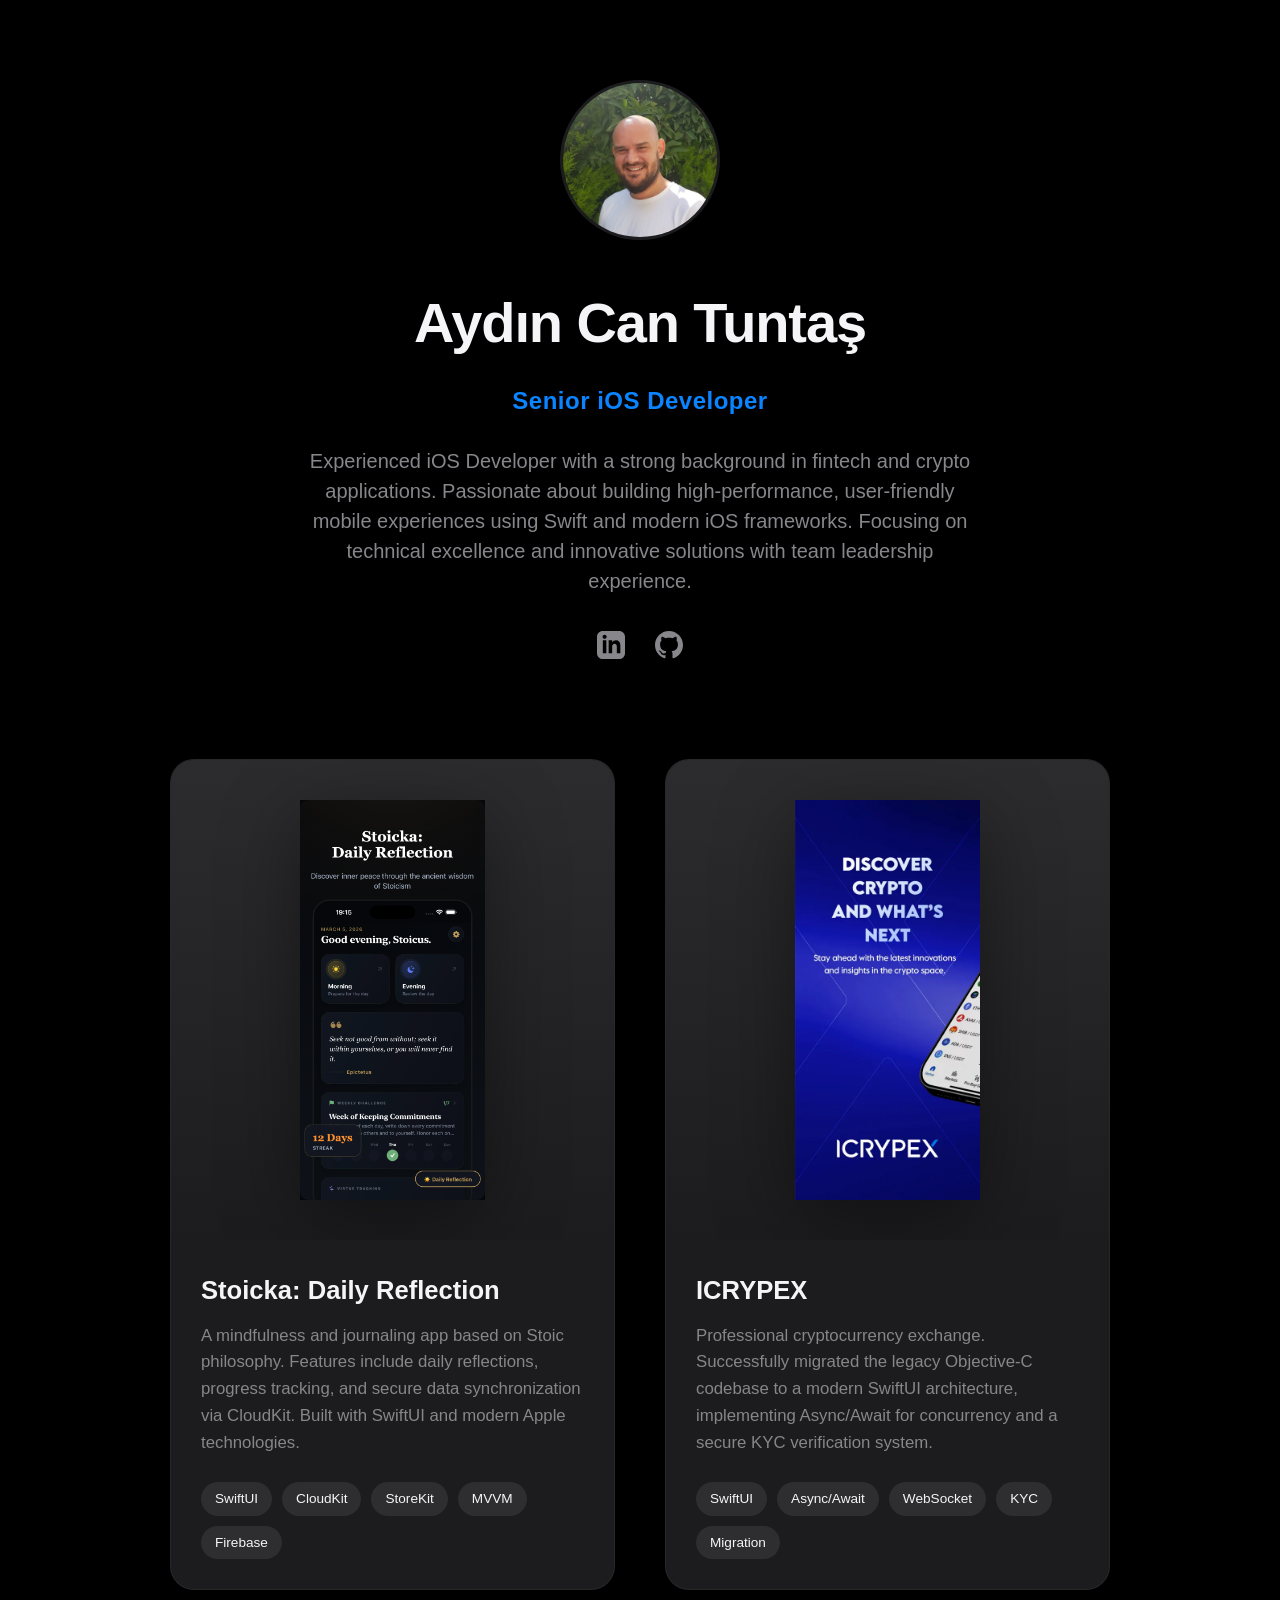
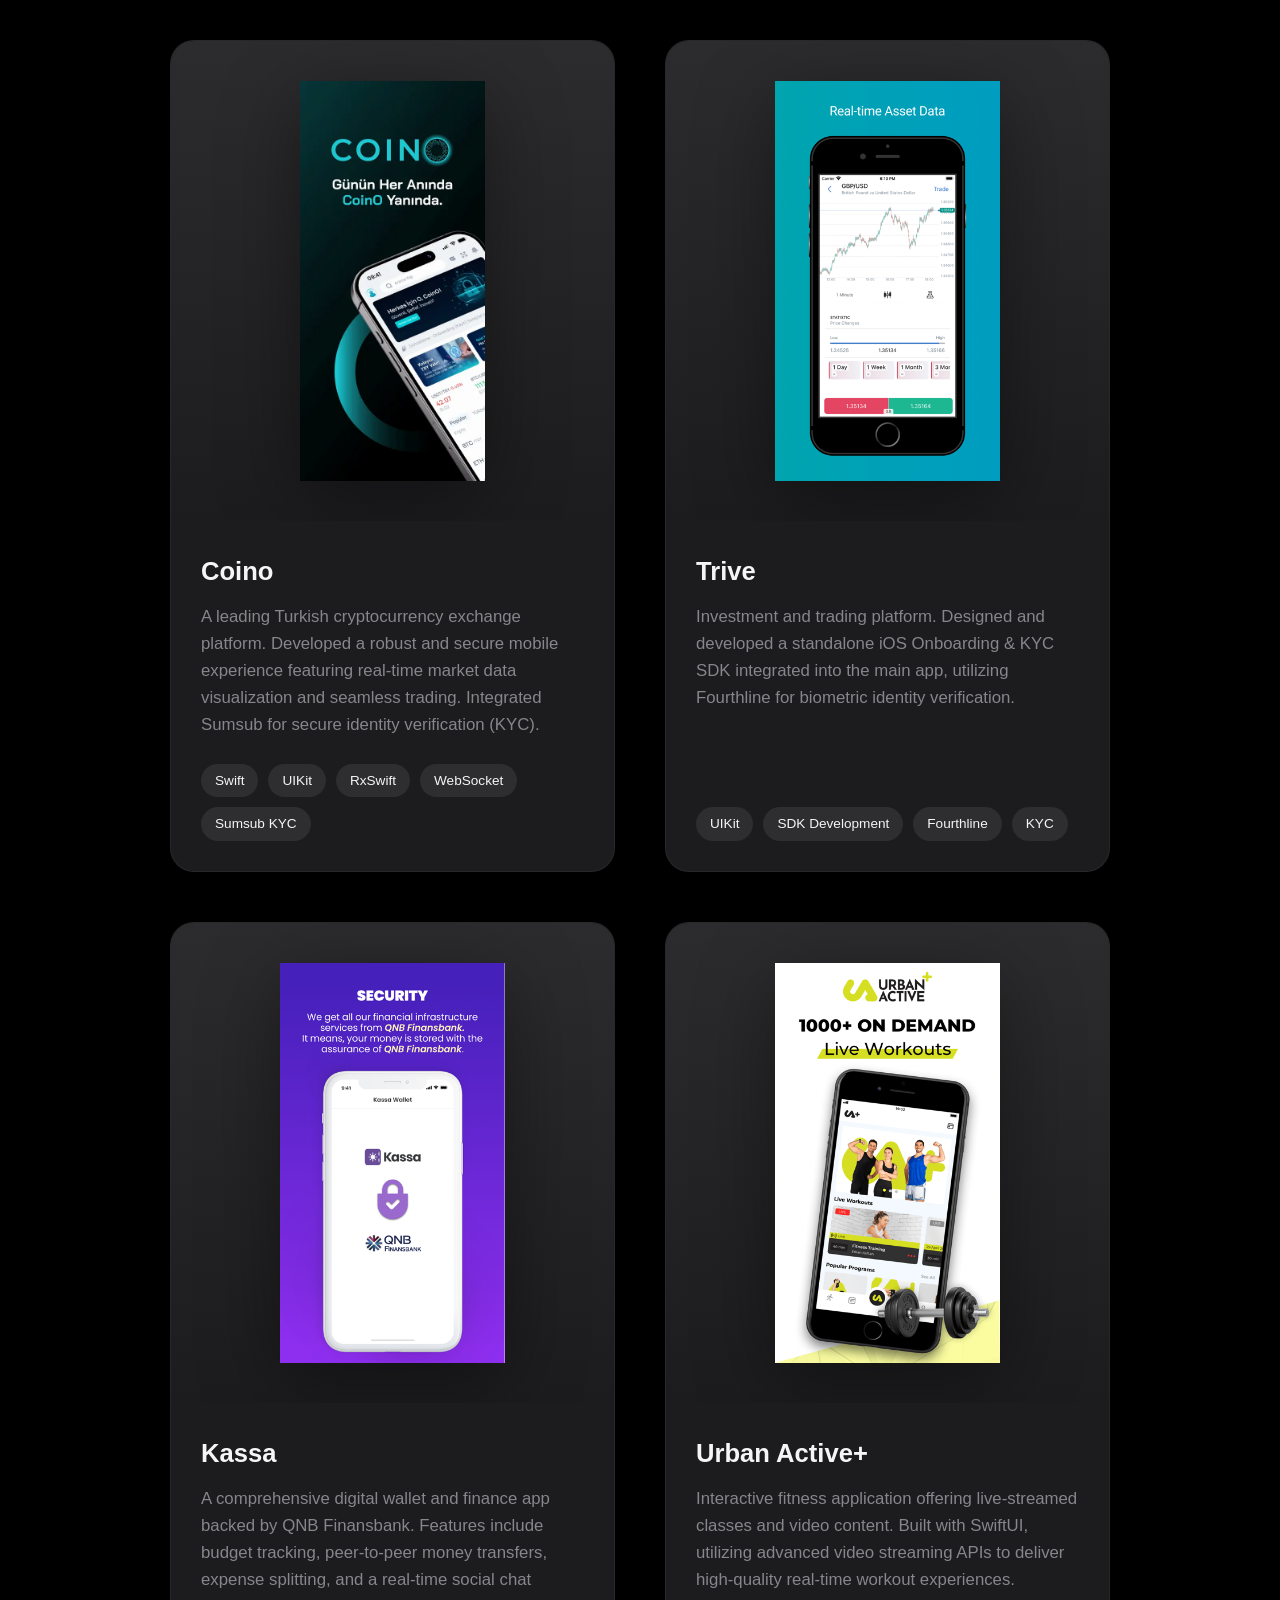
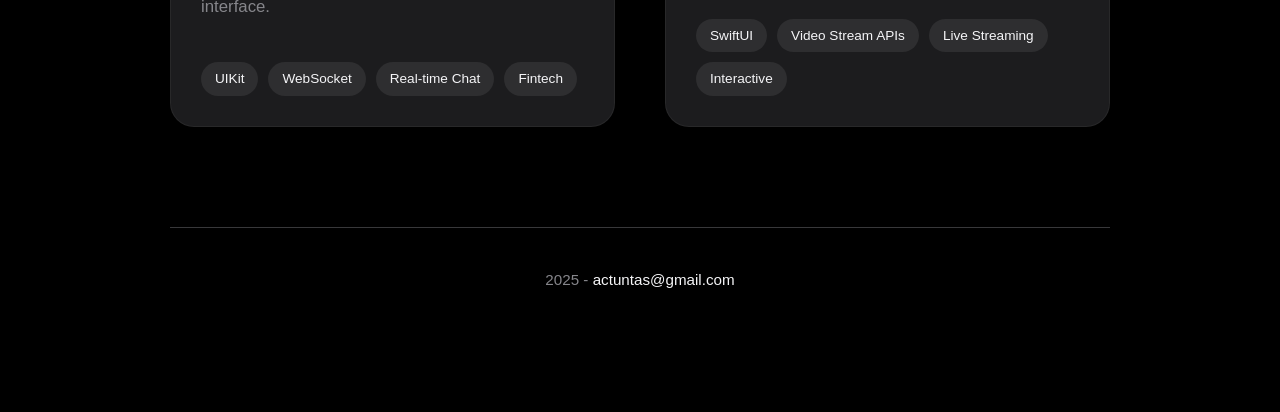
==== index.html @ 7969555b "Add Stoicka" ====
<!DOCTYPE html>
<html lang="en">
<head>
    <meta charset="UTF-8">
    <meta name="viewport" content="width=device-width, initial-scale=1.0, viewport-fit=cover">
    <title>Aydın Can Tuntaş - Senior iOS Developer Portfolio</title>
    
    <!-- Meta Tags for SEO -->
    <meta name="description" content="Senior iOS Developer specializing in Fintech, Crypto, and High-Performance Mobile Applications. Expert in Swift, SwiftUI, and UIKit.">
    <meta name="keywords" content="iOS Developer, Swift, SwiftUI, Fintech, Crypto, Mobile App Development, Senior Developer, Portfolio">
    <meta name="author" content="Aydın Can Tuntaş">
    <meta name="theme-color" content="#000000">

    <!-- Open Graph / LinkedIn / Facebook -->
    <meta property="og:type" content="website">
    <meta property="og:url" content="https://actuntas.github.io/">
    <meta property="og:title" content="Aydın Can Tuntaş - Senior iOS Developer">
    <meta property="og:description" content="Explore the portfolio of a Senior iOS Developer specializing in high-performance fintech and crypto applications.">
    <meta property="og:image" content="ben.jpg">

    <!-- Twitter Card -->
    <meta name="twitter:card" content="summary_large_image">
    <meta name="twitter:title" content="Aydın Can Tuntaş - Senior iOS Developer">
    <meta name="twitter:description" content="Senior iOS Developer portfolio. Swift, SwiftUI, Fintech expert.">
    <meta name="twitter:image" content="ben.jpg">

    <!-- Styles -->
    <link rel="stylesheet" href="css/style.css">
</head>
<body>

    <div class="container">
        <header>
            <img src="ben.jpg" alt="Aydın Can Tuntaş" class="profile-img">
            <h1>Aydın Can Tuntaş</h1>
            <div class="title">Senior iOS Developer</div>
            
            <p class="bio">
                Experienced iOS Developer with a strong background in fintech and crypto applications. 
                Passionate about building high-performance, user-friendly mobile experiences using Swift and modern iOS frameworks. 
                Focusing on technical excellence and innovative solutions with team leadership experience.
            </p>

            <div class="social-links">
                <a href="https://www.linkedin.com/in/cantuntas" target="_blank" rel="noopener noreferrer" aria-label="LinkedIn">
                    <svg xmlns="http://www.w3.org/2000/svg" width="28" height="28" viewBox="0 0 24 24" fill="currentColor">
                        <path d="M19 0h-14c-2.761 0-5 2.239-5 5v14c0 2.761 2.239 5 5 5h14c2.762 0 5-2.239 5-5v-14c0-2.761-2.238-5-5-5zm-11 19h-3v-11h3v11zm-1.5-12.268c-.966 0-1.75-.79-1.75-1.764s.784-1.764 1.75-1.764 1.75.79 1.75 1.764-.783 1.764-1.75 1.764zm13.5 12.268h-3v-5.604c0-3.368-4-3.113-4 0v5.604h-3v-11h3v1.765c1.396-2.586 7-2.777 7 2.476v6.759z"/>
                    </svg>
                </a>
                <a href="https://github.com/actuntas" target="_blank" rel="noopener noreferrer" aria-label="GitHub">
                    <svg xmlns="http://www.w3.org/2000/svg" width="28" height="28" viewBox="0 0 24 24" fill="currentColor">
                        <path d="M12 0c-6.626 0-12 5.373-12 12 0 5.302 3.438 9.8 8.207 11.387.599.111.793-.261.793-.577v-2.234c-3.338.726-4.033-1.416-4.033-1.416-.546-1.387-1.333-1.756-1.333-1.756-1.089-.745.083-.729.083-.729 1.205.084 1.839 1.237 1.839 1.237 1.07 1.834 2.807 1.304 3.492.997.107-.775.418-1.305.762-1.604-2.665-.305-5.467-1.334-5.467-5.931 0-1.311.469-2.381 1.236-3.221-.124-.303-.535-1.524.117-3.176 0 0 1.008-.322 3.301 1.23.957-.266 1.983-.399 3.003-.404 1.02.005 2.047.138 3.006.404 2.291-1.552 3.297-1.23 3.297-1.23.653 1.653.242 2.874.118 3.176.77.84 1.235 1.911 1.235 3.221 0 4.609-2.807 5.624-5.479 5.921.43.372.823 1.102.823 2.222v3.293c0 .319.192.694.801.576 4.765-1.589 8.199-6.086 8.199-11.386 0-6.627-5.373-12-12-12z"/>
                    </svg>
                </a>
            </div>
        </header>

        <div class="portfolio-grid">

            <div class="project-card" data-project="stoicka">
                <div class="screenshot-container">
                    <img src="assets/Stoicka/Stoicka_AppStore_en_01.png" alt="Stoicka: Daily Reflection" loading="lazy">
                </div>
                <div class="card-info">
                    <h3>Stoicka: Daily Reflection</h3>
                    <p>A mindfulness and journaling app based on Stoic philosophy. Features include daily reflections, progress tracking, and secure data synchronization via CloudKit. Built with SwiftUI and modern Apple technologies.</p>
                    <div class="tech-stack">
                        <span>SwiftUI</span>
                        <span>CloudKit</span>
                        <span>StoreKit</span>
                        <span>MVVM</span>
                        <span>Firebase</span>
                    </div>
                </div>
            </div>

            <div class="project-card" data-project="icrypex">
                <div class="screenshot-container">
                    <img src="assets/icrypex/main.webp" alt="ICRYPEX" loading="lazy">
                </div>
                <div class="card-info">
                    <h3>ICRYPEX</h3>
                    <p>Professional cryptocurrency exchange. Successfully migrated the legacy Objective-C codebase to a modern SwiftUI architecture, implementing Async/Await for concurrency and a secure KYC verification system.</p>
                    <div class="tech-stack">
                        <span>SwiftUI</span>
                        <span>Async/Await</span>
                        <span>WebSocket</span>
                        <span>KYC</span>
                        <span>Migration</span>
                    </div>
                </div>
            </div>

            <div class="project-card" data-project="coino">
                <div class="screenshot-container">
                    <img src="assets/CoinO/main.webp" alt="Coino" loading="lazy">
                </div>
                <div class="card-info">
                    <h3>Coino</h3>
                    <p>A leading Turkish cryptocurrency exchange platform. Developed a robust and secure mobile experience featuring real-time market data visualization and seamless trading. Integrated Sumsub for secure identity verification (KYC).</p>
                    <div class="tech-stack">
                        <span>Swift</span>
                        <span>UIKit</span>
                        <span>RxSwift</span>
                        <span>WebSocket</span>
                        <span>Sumsub KYC</span>
                    </div>
                </div>
            </div>

            <div class="project-card" data-project="trive">
                <div class="screenshot-container">
                    <img src="assets/trive/main.png" alt="Trive" loading="lazy">
                </div>
                <div class="card-info">
                    <h3>Trive</h3>
                    <p>Investment and trading platform. Designed and developed a standalone iOS Onboarding & KYC SDK integrated into the main app, utilizing Fourthline for biometric identity verification.</p>
                    <div class="tech-stack">
                        <span>UIKit</span>
                        <span>SDK Development</span>
                        <span>Fourthline</span>
                        <span>KYC</span>
                    </div>
                </div>
            </div>

            <div class="project-card" data-project="kassa">
                <div class="screenshot-container">
                    <img src="assets/kassa/main.png" alt="Kassa" loading="lazy">
                </div>
                <div class="card-info">
                    <h3>Kassa</h3>
                    <p>A comprehensive digital wallet and finance app backed by QNB Finansbank. Features include budget tracking, peer-to-peer money transfers, expense splitting, and a real-time social chat interface.</p>
                    <div class="tech-stack">
                        <span>UIKit</span>
                        <span>WebSocket</span>
                        <span>Real-time Chat</span>
                        <span>Fintech</span>
                    </div>
                </div>
            </div>

            <div class="project-card" data-project="ulive">
                <div class="screenshot-container">
                    <img src="assets/ulive/main.png" alt="Urban Active+" loading="lazy">
                </div>
                <div class="card-info">
                    <h3>Urban Active+</h3>
                    <p>Interactive fitness application offering live-streamed classes and video content. Built with SwiftUI, utilizing advanced video streaming APIs to deliver high-quality real-time workout experiences.</p>
                    <div class="tech-stack">
                        <span>SwiftUI</span>
                        <span>Video Stream APIs</span>
                        <span>Live Streaming</span>
                        <span>Interactive</span>
                    </div>
                </div>
            </div>

        </div>

        <footer>
            <p>2025 - <a href="mailto:actuntas@gmail.com">actuntas@gmail.com</a></p>
        </footer>
    </div>

    <div id="project-modal" class="modal" role="dialog" aria-modal="true">
        <div class="modal-content">
            <div class="modal-header">
                <h2 id="modal-title" class="modal-title">Project Details</h2>
                <button id="close-modal-button" class="close-button" aria-label="Close modal">&times;</button>
            </div>
            <div id="modal-images" class="modal-images">
                <!-- Images will be injected here -->
            </div>
        </div>
    </div>

    <!-- Scripts -->
    <script src="js/main.js"></script>
</body>
</html>
---- css/style.css ----
/* Base Settings & Reset */
:root {
    --bg-color: #000000; /* True Black for OLED */
    --card-bg: #1c1c1e; /* Apple Dark Gray */
    --text-main: #f5f5f7;
    --text-secondary: #86868b;
    --accent: #0a84ff; /* iOS System Blue (Dark Mode) */
    --accent-hover: #409cff;
    --border-color: #38383a;
}

* { box-sizing: border-box; margin: 0; padding: 0; }

html {
    scroll-behavior: smooth;
}

body {
    font-family: -apple-system, BlinkMacSystemFont, "Segoe UI", Roboto, Helvetica, Arial, sans-serif;
    background-color: var(--bg-color);
    color: var(--text-main);
    line-height: 1.6;
    display: flex;
    justify-content: center;
    -webkit-font-smoothing: antialiased;
    -moz-osx-font-smoothing: grayscale;
}

/* Selection Color */
::selection {
    background-color: rgba(10, 132, 255, 0.3);
    color: var(--text-main);
}

/* Container */
.container {
    width: 100%;
    max-width: 980px; /* Standard readable width */
    padding: 80px 20px;
}

/* Profile Section */
header {
    text-align: center;
    margin-bottom: 100px;
    animation: fadeIn 1.2s cubic-bezier(0.2, 0.8, 0.2, 1);
}

.profile-img {
    width: 160px;
    height: 160px;
    border-radius: 50%;
    object-fit: cover;
    border: 3px solid var(--card-bg); /* Seamless border */
    margin-bottom: 30px;
    box-shadow: 0 20px 40px rgba(0,0,0,0.6);
    transition: transform 0.3s ease;
}

.profile-img:hover {
    transform: scale(1.05);
}

h1 { 
    font-size: 3.5rem; 
    font-weight: 700; 
    margin-bottom: 15px; 
    color: var(--text-main);
    letter-spacing: -0.02em; 
}

.title { 
    color: var(--accent); 
    font-size: 1.5rem; 
    font-weight: 600; 
    letter-spacing: 0.5px; 
    margin-bottom: 25px; 
}

.bio { 
    color: var(--text-secondary); 
    margin-top: 20px; 
    max-width: 680px; 
    margin-left: auto; 
    margin-right: auto; 
    font-size: 1.25rem;
    font-weight: 400;
    line-height: 1.5;
}

/* Social Links */
.social-links {
    display: flex;
    justify-content: center;
    gap: 30px;
    margin-top: 35px;
}

.social-links a {
    color: var(--text-secondary);
    transition: all 0.3s ease;
    display: flex;
    align-items: center;
    justify-content: center;
}

.social-links a:hover {
    color: var(--text-main);
    transform: translateY(-3px);
}

/* Portfolio Grid */
.portfolio-grid {
    display: grid;
    grid-template-columns: repeat(auto-fit, minmax(340px, 1fr));
    gap: 50px;
}

.project-card {
    background-color: var(--card-bg);
    border-radius: 24px;
    overflow: hidden;
    transition: all 0.4s cubic-bezier(0.2, 0.8, 0.2, 1);
    box-shadow: 0 4px 6px rgba(0,0,0,0.1);
    border: 1px solid rgba(255,255,255,0.05);
    cursor: pointer;
    display: flex;
    flex-direction: column;
}

.project-card:hover {
    transform: translateY(-12px);
    box-shadow: 0 30px 60px rgba(0,0,0,0.5);
    border-color: rgba(255,255,255,0.1);
}

.screenshot-container {
    height: 480px;
    background: linear-gradient(180deg, #2c2c2e 0%, #1c1c1e 100%);
    overflow: hidden;
    display: flex;
    align-items: center;
    justify-content: center;
    position: relative;
    padding: 40px;
}

.screenshot-container img {
    width: 100%;
    height: 100%;
    object-fit: contain;
    filter: drop-shadow(0 20px 40px rgba(0,0,0,0.4));
    transition: transform 0.6s cubic-bezier(0.2, 0.8, 0.2, 1);
}

.project-card:hover .screenshot-container img {
    transform: scale(1.08);
}

.card-info { 
    padding: 30px; 
    flex-grow: 1;
    display: flex;
    flex-direction: column;
}

.card-info h3 { 
    margin-bottom: 12px; 
    font-size: 1.6rem; 
    color: var(--text-main); 
    font-weight: 600;
}

.card-info p { 
    color: var(--text-secondary); 
    font-size: 1.05rem; 
    margin-bottom: 25px; 
    flex-grow: 1;
}

.tech-stack {
    display: flex;
    flex-wrap: wrap;
    gap: 10px;
    margin-top: auto;
}

.tech-stack span {
    display: inline-block;
    background: rgba(255, 255, 255, 0.08);
    color: var(--text-main);
    padding: 6px 14px;
    border-radius: 20px;
    font-size: 0.85rem;
    font-weight: 500;
    transition: background 0.3s;
}

.project-card:hover .tech-stack span {
    background: rgba(10, 132, 255, 0.15);
    color: var(--accent);
}

/* Footer */
footer {
    text-align: center;
    margin-top: 100px;
    padding-top: 40px;
    padding-bottom: 40px;
    border-top: 1px solid var(--border-color);
    color: var(--text-secondary);
    font-size: 0.95rem;
}

footer a { 
    color: var(--text-main); 
    text-decoration: none; 
    transition: color 0.3s;
}

footer a:hover { color: var(--accent); }

/* Modal Styles */
.modal {
    position: fixed;
    top: 0;
    left: 0;
    width: 100%;
    height: 100%;
    background: rgba(0,0,0,0.85);
    backdrop-filter: blur(20px);
    -webkit-backdrop-filter: blur(20px);
    display: none;
    align-items: center;
    justify-content: center;
    z-index: 1000;
    padding: 20px;
    opacity: 0;
    transition: opacity 0.3s ease;
}

.modal.show {
    opacity: 1;
}

.modal-content {
    background: #1c1c1e;
    padding: 0;
    border-radius: 24px;
    width: 100%;
    max-width: 1200px;
    height: 85vh;
    display: flex;
    flex-direction: column;
    border: 1px solid rgba(255,255,255,0.1);
    box-shadow: 0 50px 100px -20px rgba(0, 0, 0, 0.8);
    overflow: hidden;
}

.modal-header {
    display: flex;
    justify-content: space-between;
    align-items: center;
    padding: 20px 30px;
    background: rgba(28, 28, 30, 0.95);
    border-bottom: 1px solid rgba(255,255,255,0.05);
}

.modal-title {
    font-size: 1.5rem;
    color: var(--text-main);
    font-weight: 600;
}

.close-button {
    font-size: 2rem;
    color: var(--text-secondary);
    cursor: pointer;
    background: none;
    border: none;
    transition: color 0.2s;
    line-height: 1;
    padding: 5px;
}

.close-button:hover { color: var(--text-main); }

.modal-images {
    display: flex;
    overflow-x: auto;
    gap: 40px;
    padding: 40px;
    height: 100%;
    align-items: center;
    scroll-behavior: smooth;
    background: #121212;
}

/* Custom Scrollbar */
.modal-images::-webkit-scrollbar {
    height: 12px;
}
.modal-images::-webkit-scrollbar-track {
    background: #1c1c1e;
}
.modal-images::-webkit-scrollbar-thumb {
    background: #48484a; 
    border-radius: 6px;
    border: 3px solid #1c1c1e;
}
.modal-images::-webkit-scrollbar-thumb:hover {
    background: #636366; 
}

.modal-images img {
    max-height: 100%;
    width: auto;
    border-radius: 16px;
    object-fit: contain;
    box-shadow: 0 20px 40px rgba(0,0,0,0.4);
    transition: transform 0.3s;
}

.modal-images img:hover {
    transform: scale(1.02);
}

@keyframes fadeIn { 
    from { opacity: 0; transform: translateY(30px); } 
    to { opacity: 1; transform: translateY(0); } 
}

@media (max-width: 768px) {
    .container { padding: 40px 20px; }
    h1 { font-size: 2.5rem; }
    .profile-img { width: 120px; height: 120px; }
    .screenshot-container { height: 380px; }
    .modal-content { height: 100%; border-radius: 0; }
    .modal-images { padding: 20px; gap: 20px; }
}
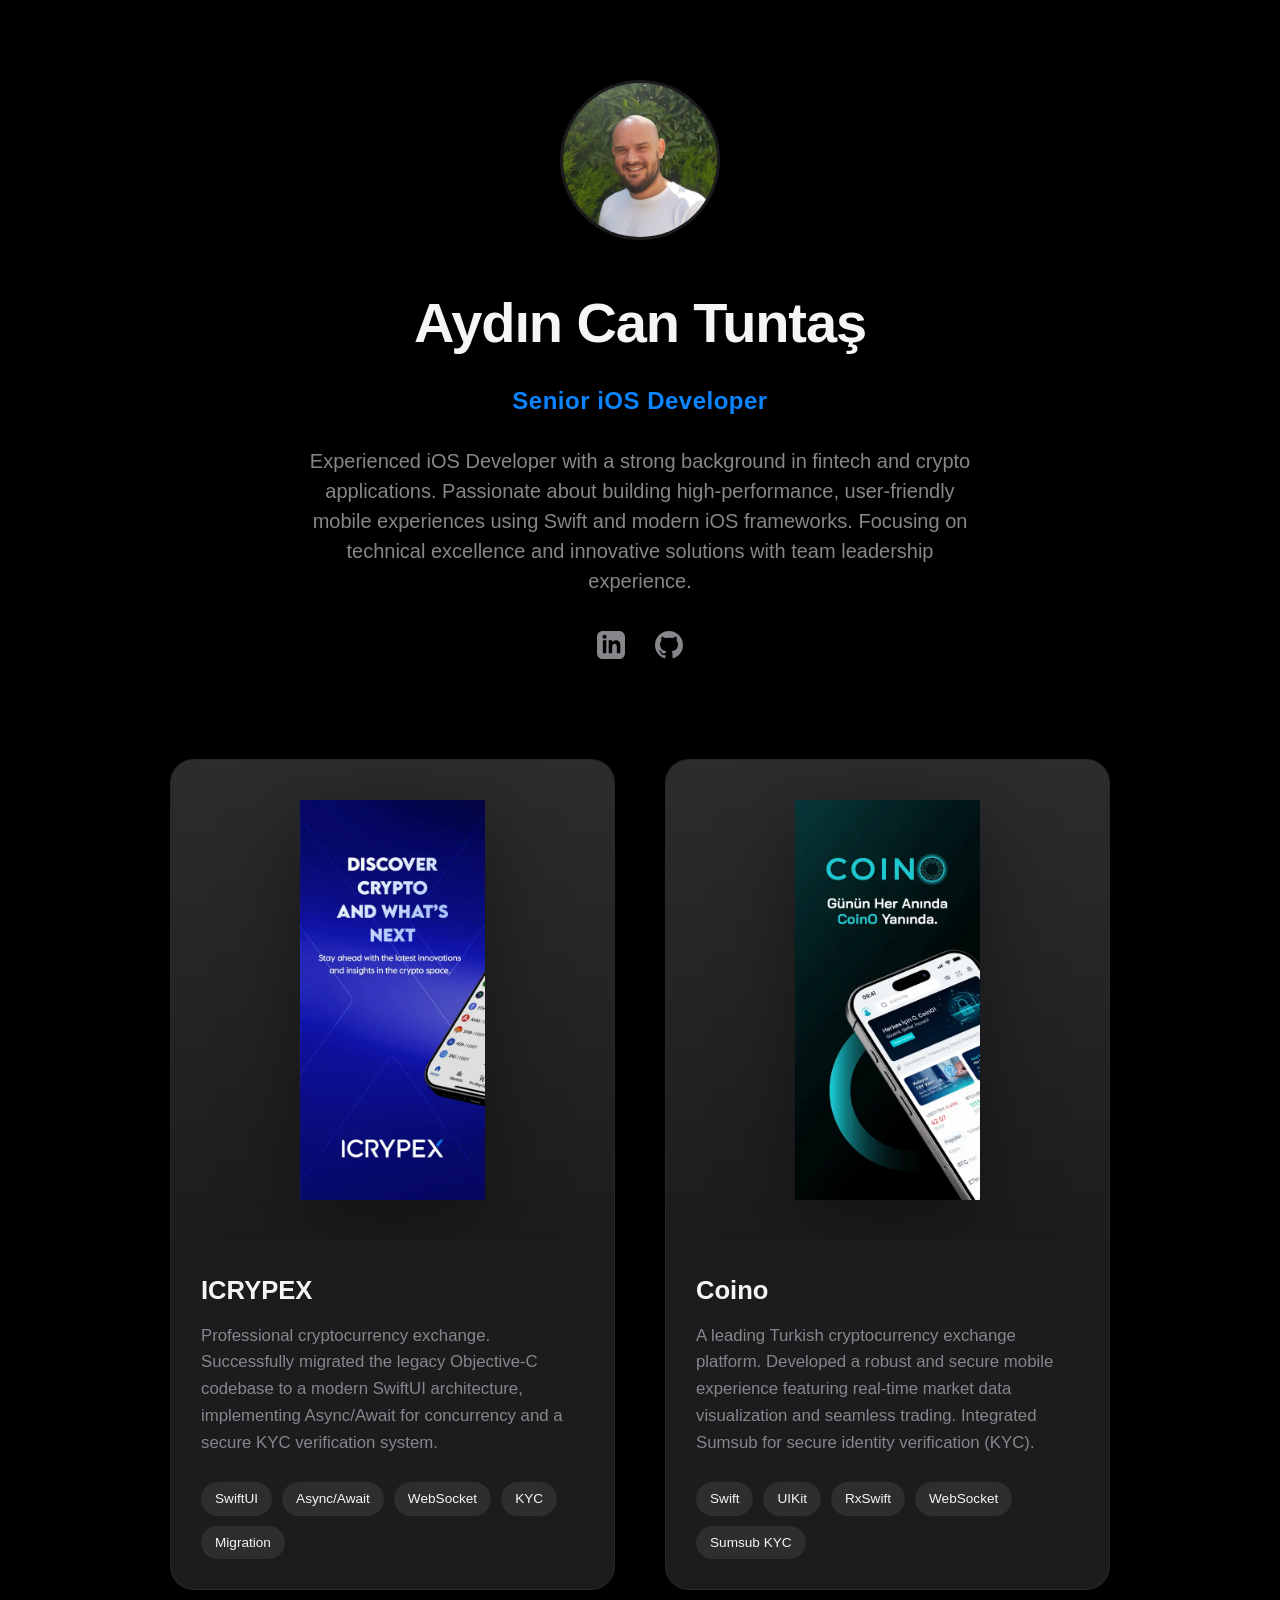
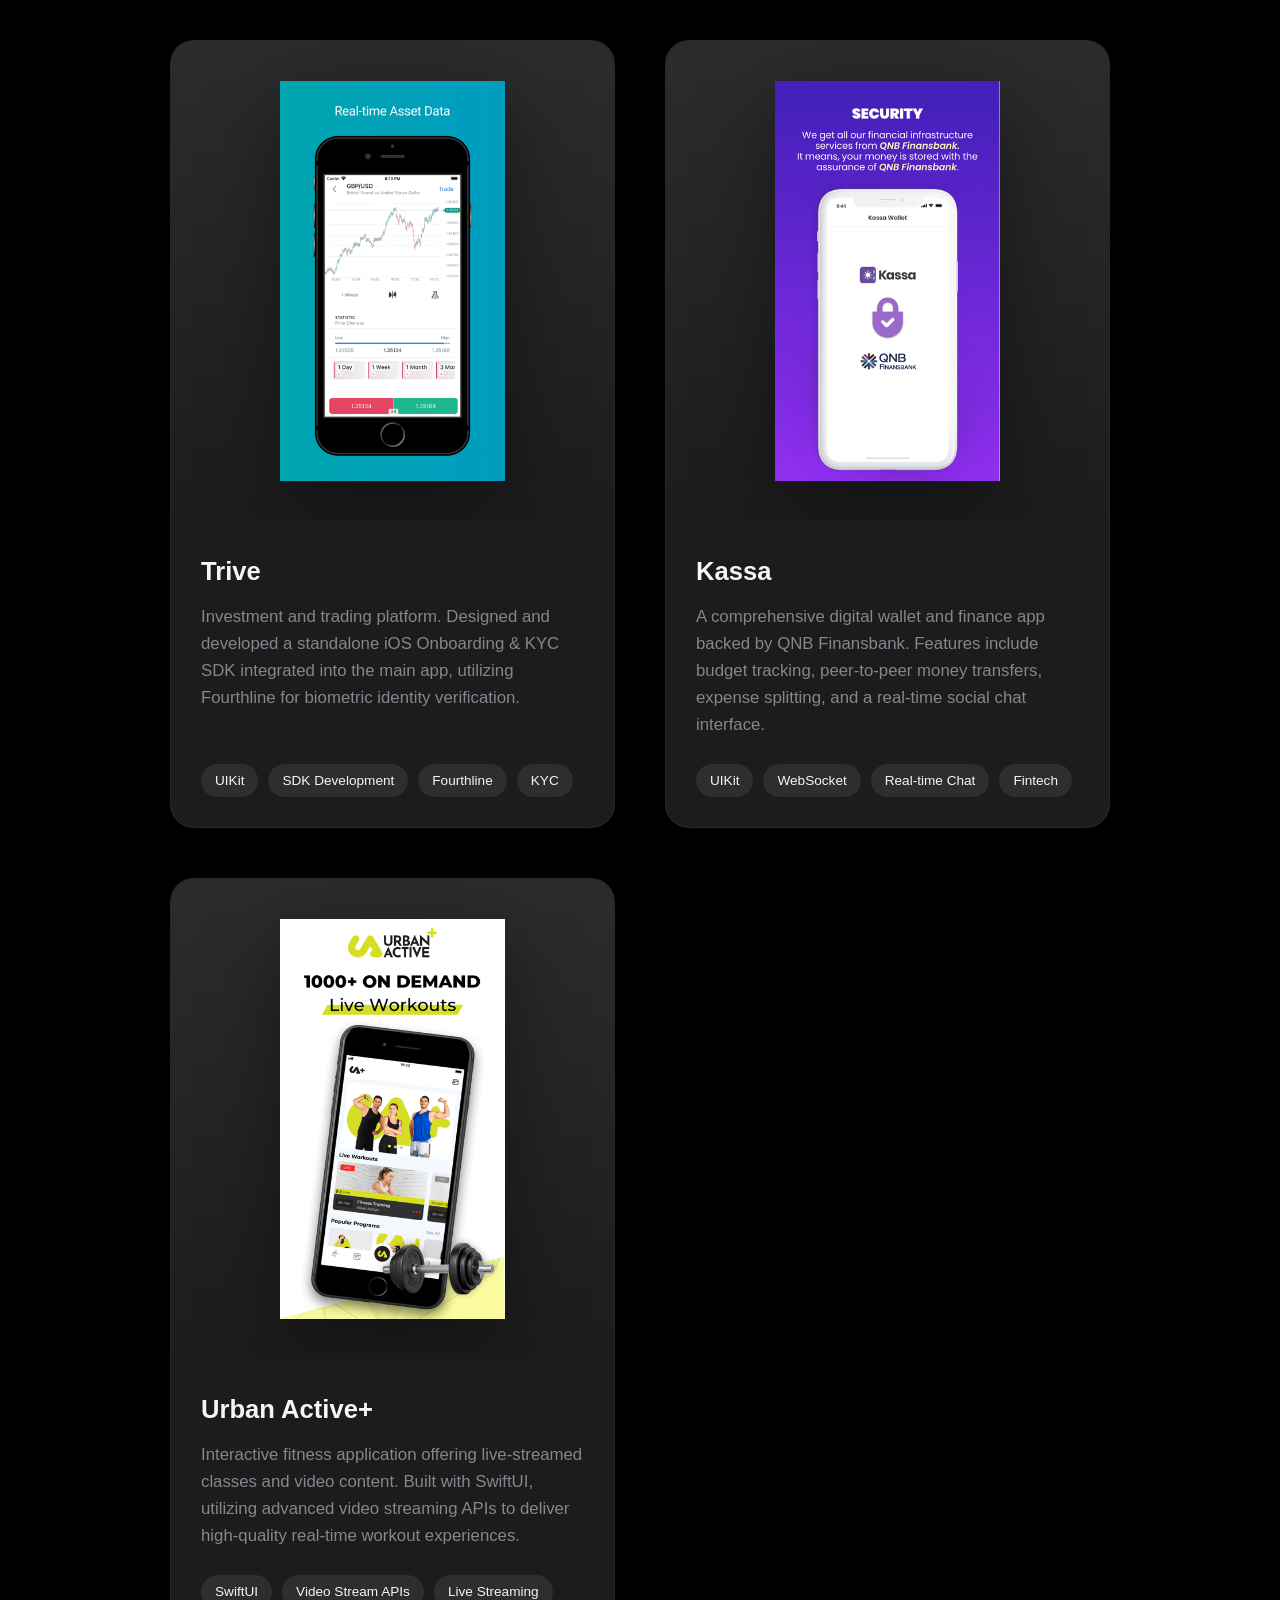
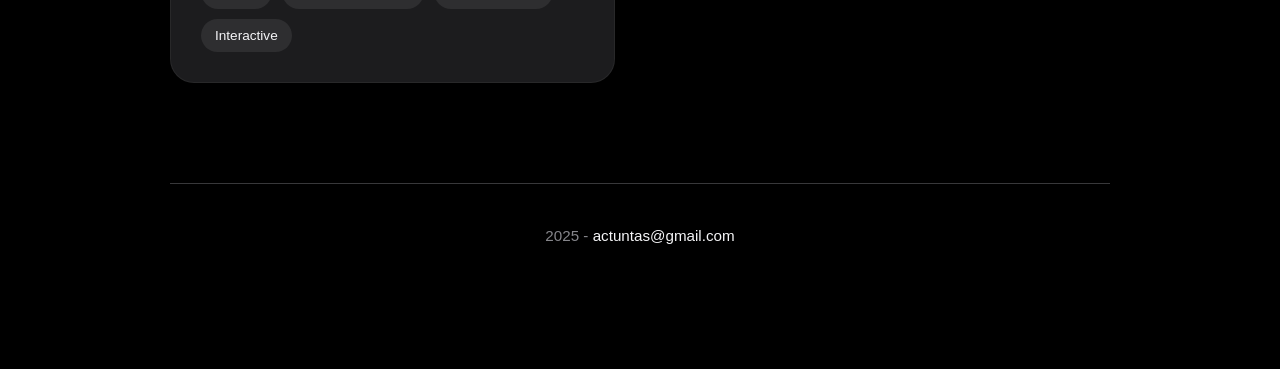
==== commit 524f4d87: "Revert "Add Stoicka" This reverts commit 7969555b185d6fb3264bcb68407a3c3e782c4c67." ====
--- a/index.html
+++ b/index.html
@@ -56,23 +56,6 @@
         </header>
 
         <div class="portfolio-grid">
-
-            <div class="project-card" data-project="stoicka">
-                <div class="screenshot-container">
-                    <img src="assets/Stoicka/Stoicka_AppStore_en_01.png" alt="Stoicka: Daily Reflection" loading="lazy">
-                </div>
-                <div class="card-info">
-                    <h3>Stoicka: Daily Reflection</h3>
-                    <p>A mindfulness and journaling app based on Stoic philosophy. Features include daily reflections, progress tracking, and secure data synchronization via CloudKit. Built with SwiftUI and modern Apple technologies.</p>
-                    <div class="tech-stack">
-                        <span>SwiftUI</span>
-                        <span>CloudKit</span>
-                        <span>StoreKit</span>
-                        <span>MVVM</span>
-                        <span>Firebase</span>
-                    </div>
-                </div>
-            </div>
 
             <div class="project-card" data-project="icrypex">
                 <div class="screenshot-container">
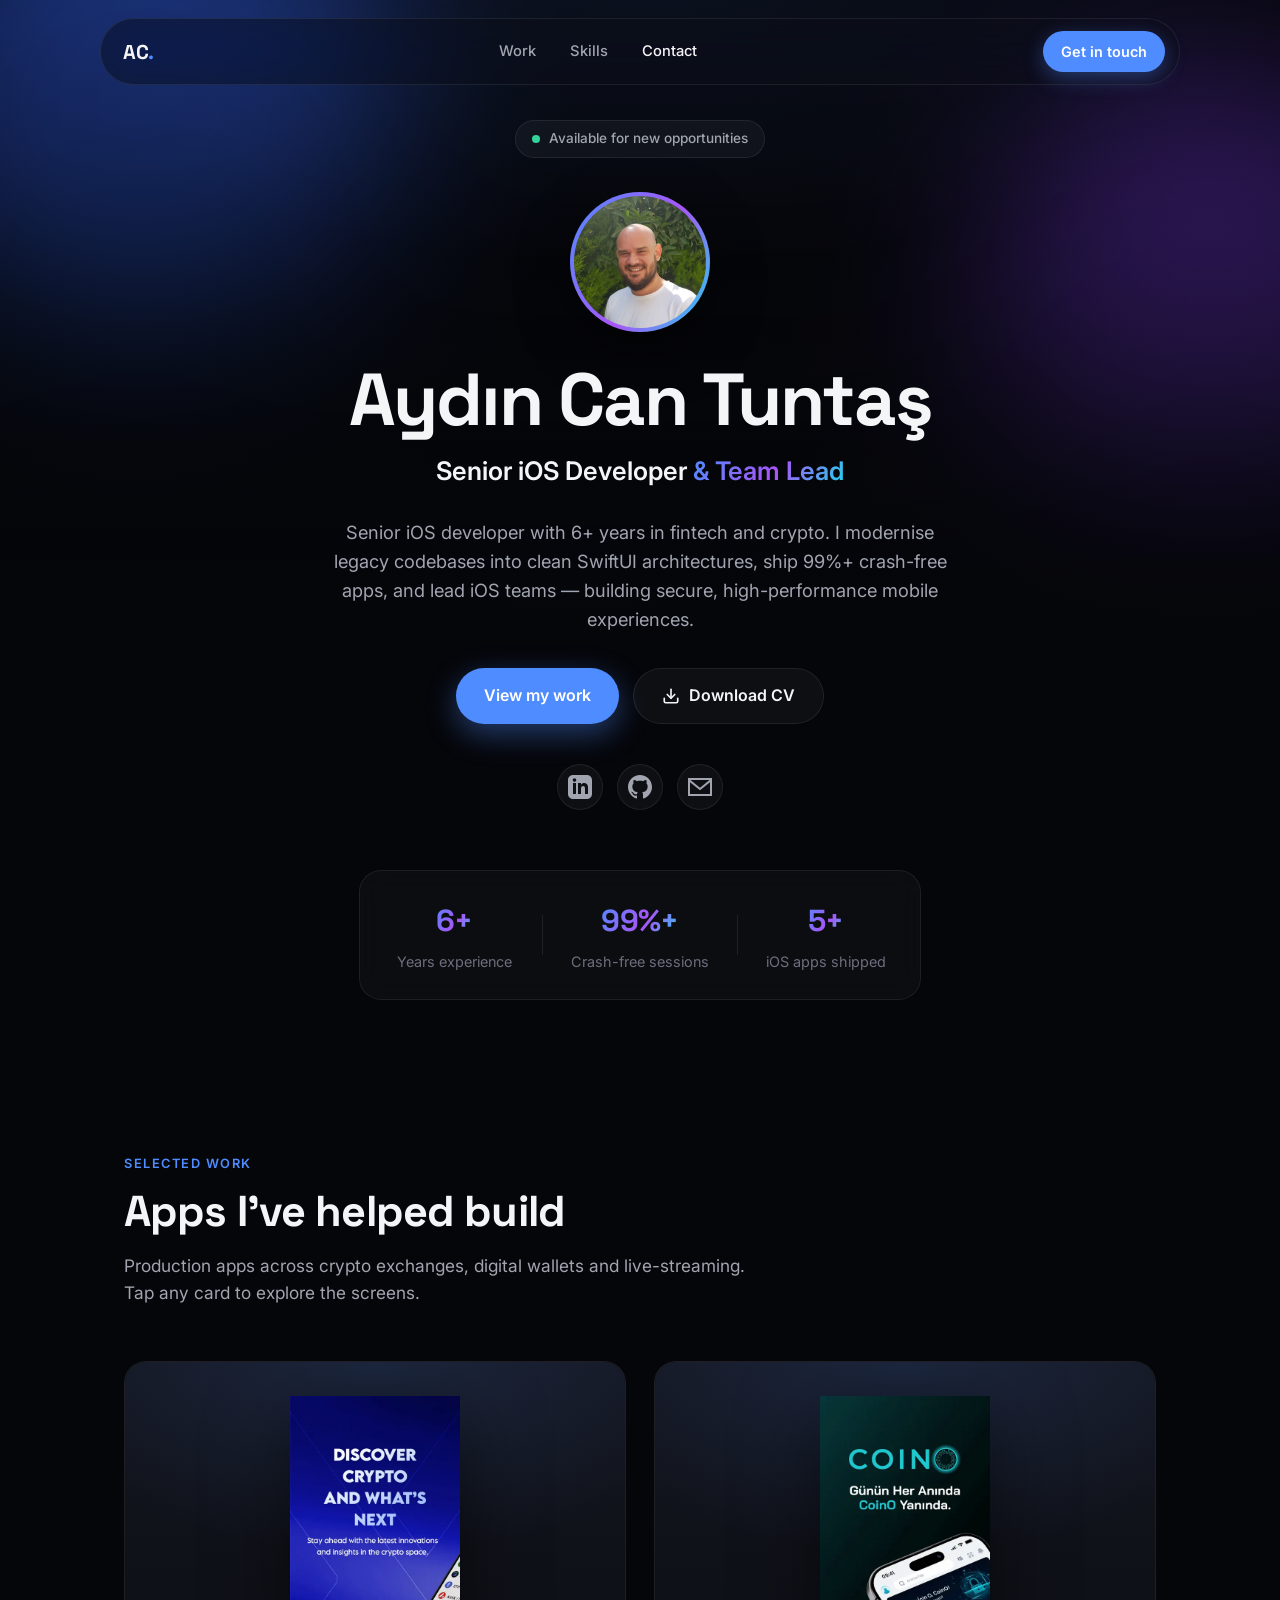
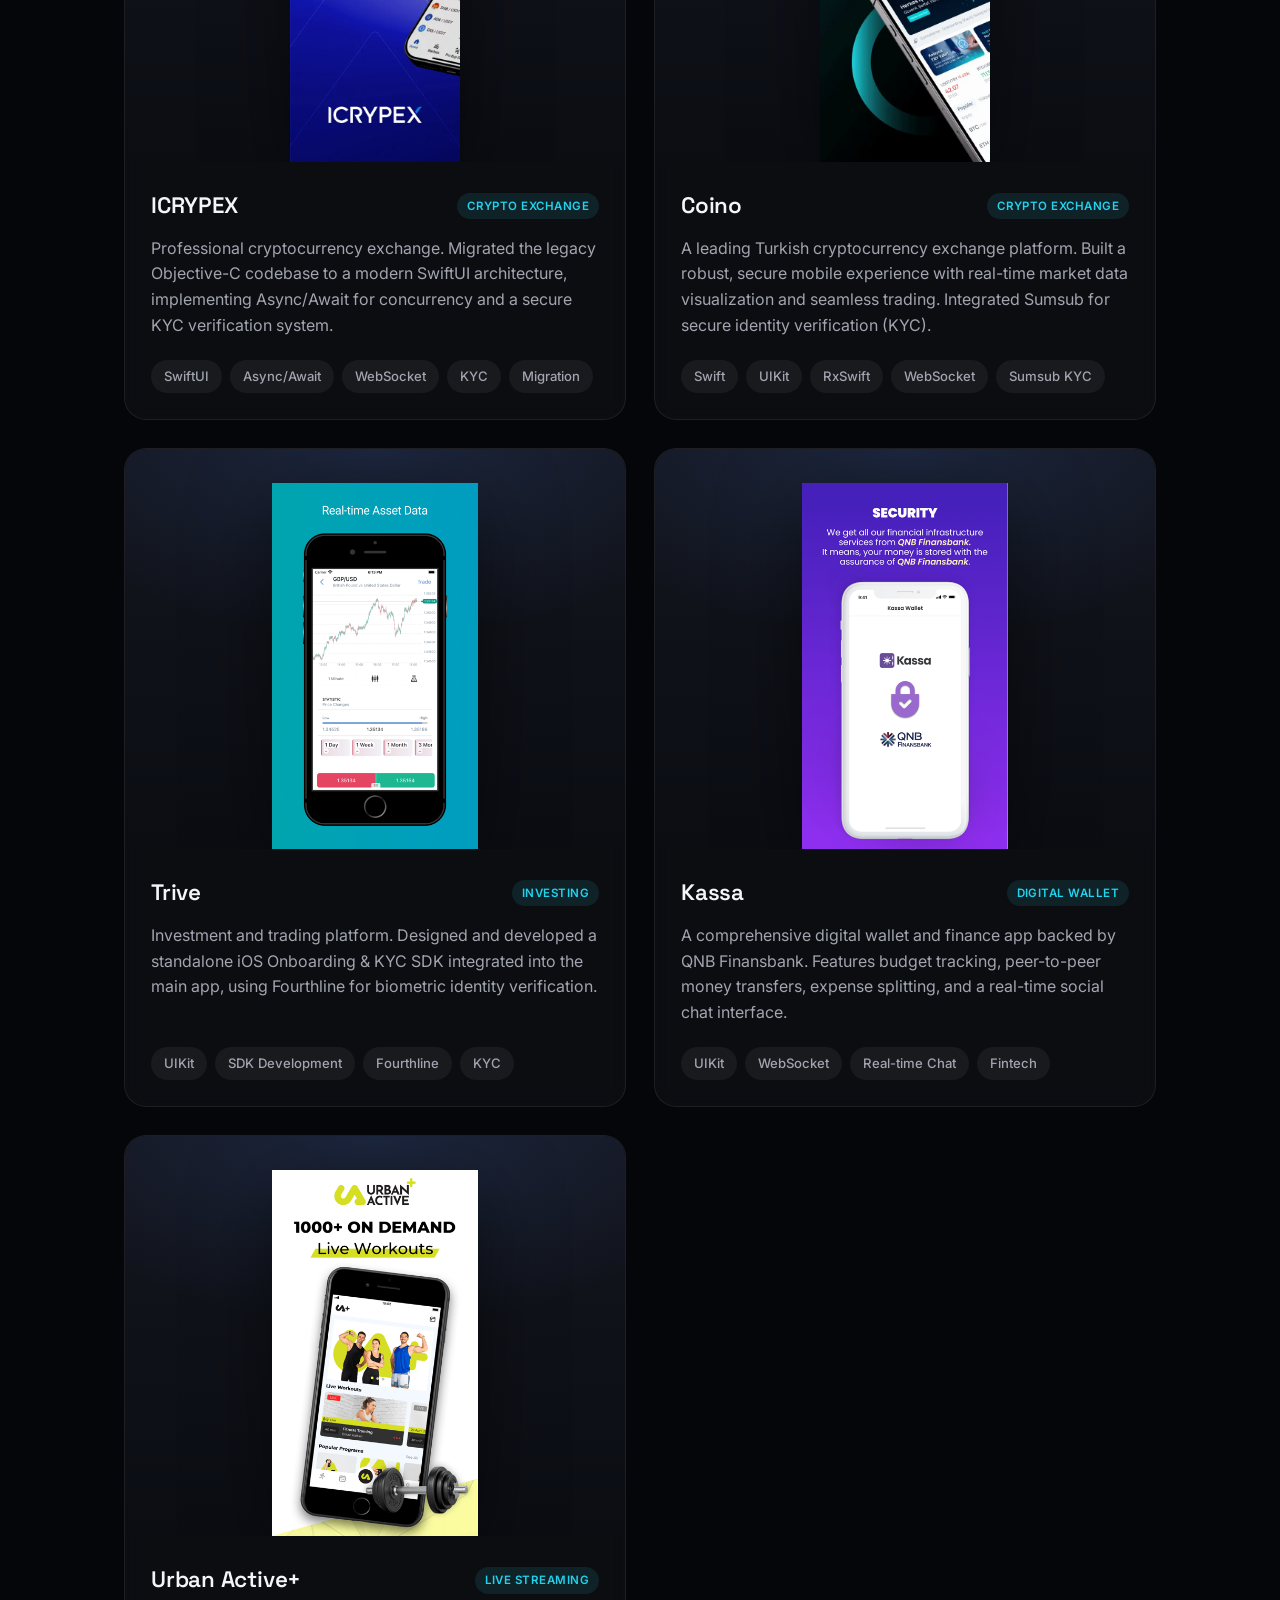
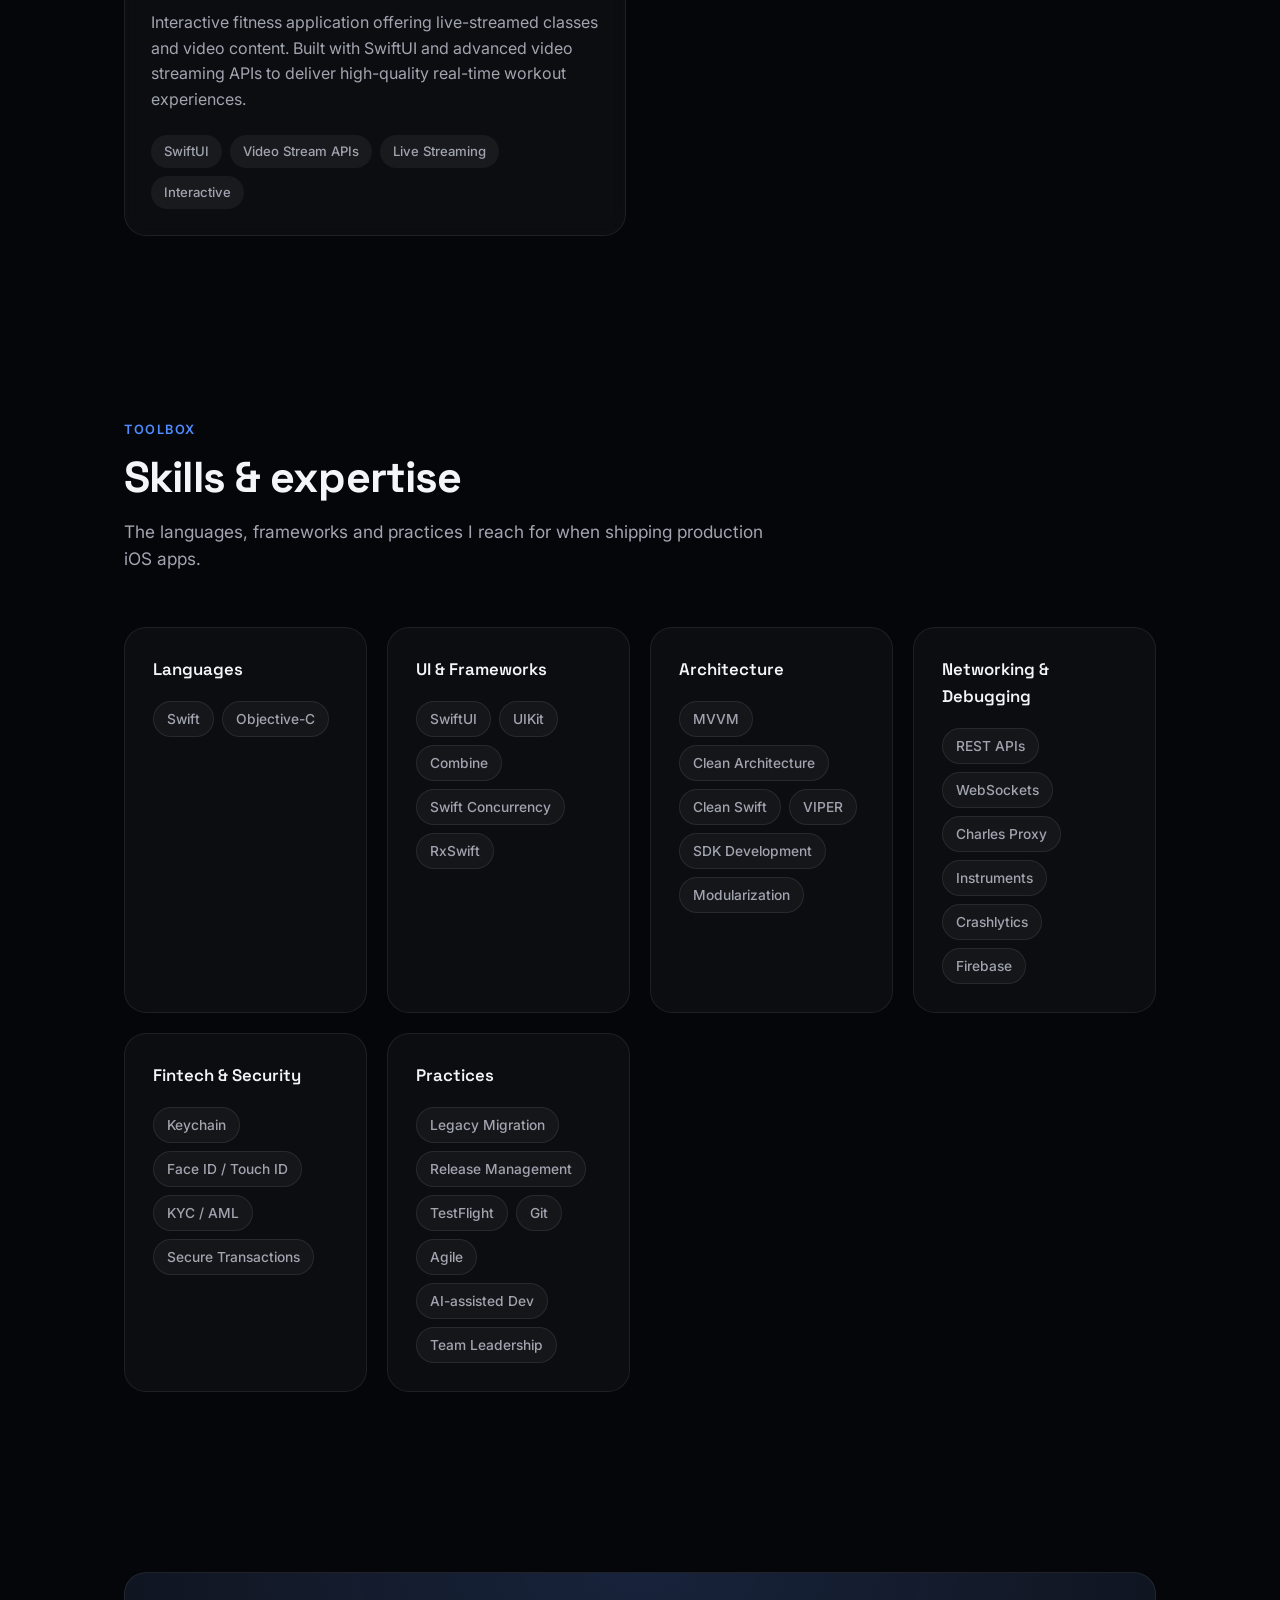
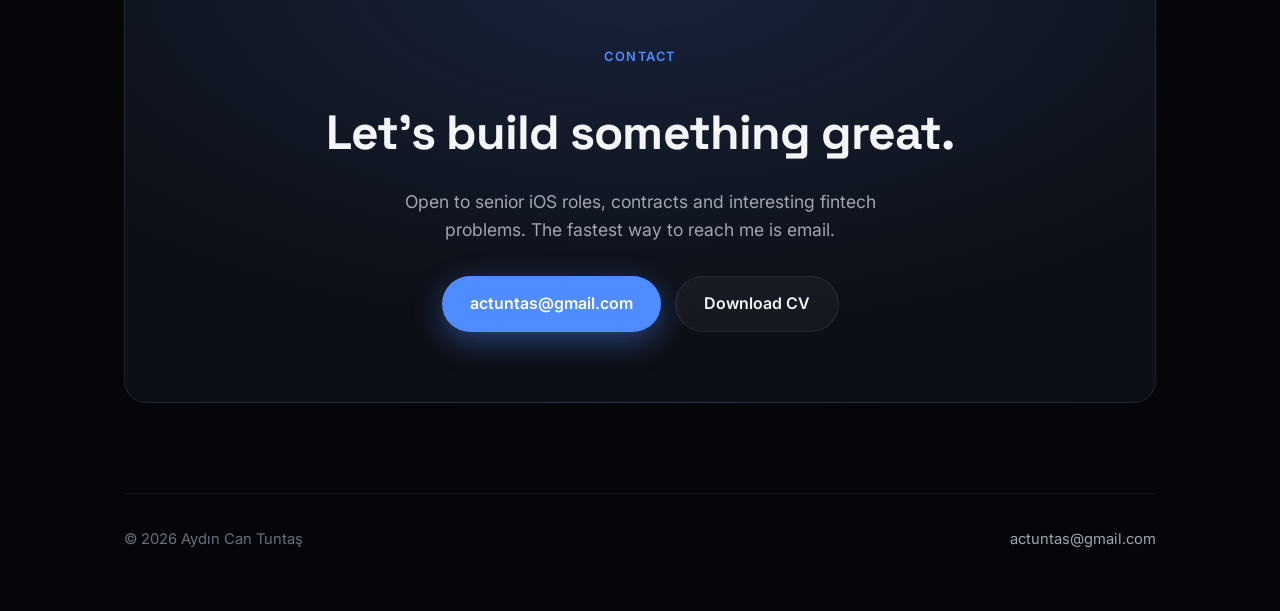
==== commit 808acb44: "Modernize design language" ====
--- a/index.html
+++ b/index.html
@@ -3,150 +3,326 @@
 <head>
     <meta charset="UTF-8">
     <meta name="viewport" content="width=device-width, initial-scale=1.0, viewport-fit=cover">
-    <title>Aydın Can Tuntaş - Senior iOS Developer Portfolio</title>
-    
+    <title>Aydın Can Tuntaş — Senior iOS Developer</title>
+
     <!-- Meta Tags for SEO -->
     <meta name="description" content="Senior iOS Developer specializing in Fintech, Crypto, and High-Performance Mobile Applications. Expert in Swift, SwiftUI, and UIKit.">
     <meta name="keywords" content="iOS Developer, Swift, SwiftUI, Fintech, Crypto, Mobile App Development, Senior Developer, Portfolio">
     <meta name="author" content="Aydın Can Tuntaş">
-    <meta name="theme-color" content="#000000">
+    <meta name="theme-color" content="#05060a">
 
     <!-- Open Graph / LinkedIn / Facebook -->
     <meta property="og:type" content="website">
     <meta property="og:url" content="https://actuntas.github.io/">
-    <meta property="og:title" content="Aydın Can Tuntaş - Senior iOS Developer">
+    <meta property="og:title" content="Aydın Can Tuntaş — Senior iOS Developer">
     <meta property="og:description" content="Explore the portfolio of a Senior iOS Developer specializing in high-performance fintech and crypto applications.">
     <meta property="og:image" content="ben.jpg">
 
     <!-- Twitter Card -->
     <meta name="twitter:card" content="summary_large_image">
-    <meta name="twitter:title" content="Aydın Can Tuntaş - Senior iOS Developer">
+    <meta name="twitter:title" content="Aydın Can Tuntaş — Senior iOS Developer">
     <meta name="twitter:description" content="Senior iOS Developer portfolio. Swift, SwiftUI, Fintech expert.">
     <meta name="twitter:image" content="ben.jpg">
+
+    <!-- Fonts -->
+    <link rel="preconnect" href="https://fonts.googleapis.com">
+    <link rel="preconnect" href="https://fonts.gstatic.com" crossorigin>
+    <link href="https://fonts.googleapis.com/css2?family=Inter:wght@400;500;600;700&family=Space+Grotesk:wght@500;600;700&display=swap" rel="stylesheet">
 
     <!-- Styles -->
     <link rel="stylesheet" href="css/style.css">
 </head>
 <body>
 
-    <div class="container">
-        <header>
-            <img src="ben.jpg" alt="Aydın Can Tuntaş" class="profile-img">
-            <h1>Aydın Can Tuntaş</h1>
-            <div class="title">Senior iOS Developer</div>
-            
+    <!-- Ambient background glow -->
+    <div class="bg-aurora" aria-hidden="true">
+        <span class="orb orb-1"></span>
+        <span class="orb orb-2"></span>
+        <span class="orb orb-3"></span>
+    </div>
+
+    <!-- Navbar -->
+    <nav class="navbar" id="navbar">
+        <div class="nav-inner">
+            <a href="#top" class="nav-logo">AC<span>.</span></a>
+            <div class="nav-links">
+                <a href="#work" class="nav-link">Work</a>
+                <a href="#skills" class="nav-link">Skills</a>
+                <a href="#contact" class="nav-link">Contact</a>
+            </div>
+            <a href="mailto:actuntas@gmail.com" class="nav-cta">Get in touch</a>
+        </div>
+    </nav>
+
+    <main class="container" id="top">
+
+        <!-- Hero -->
+        <header class="hero" id="hero">
+            <div class="hero-badge">
+                <span class="pulse-dot"></span> Available for new opportunities
+            </div>
+
+            <img src="ben.jpg" alt="Aydın Can Tuntaş" class="profile-img" width="140" height="140">
+
+            <h1 class="hero-title">Aydın Can Tuntaş</h1>
+            <div class="hero-role">Senior iOS Developer <span class="role-accent">&amp; Team Lead</span></div>
+
             <p class="bio">
-                Experienced iOS Developer with a strong background in fintech and crypto applications. 
-                Passionate about building high-performance, user-friendly mobile experiences using Swift and modern iOS frameworks. 
-                Focusing on technical excellence and innovative solutions with team leadership experience.
+                Senior iOS developer with 6+ years in fintech and crypto. I modernise legacy
+                codebases into clean SwiftUI architectures, ship 99%+ crash-free apps, and lead
+                iOS teams — building secure, high-performance mobile experiences.
             </p>
+
+            <div class="hero-actions">
+                <a href="#work" class="btn btn-primary">View my work</a>
+                <a href="assets/can_tuntas_cv.pdf" download class="btn btn-ghost">
+                    <svg xmlns="http://www.w3.org/2000/svg" width="18" height="18" viewBox="0 0 24 24" fill="none" stroke="currentColor" stroke-width="2.2" stroke-linecap="round" stroke-linejoin="round" aria-hidden="true">
+                        <path d="M21 15v4a2 2 0 0 1-2 2H5a2 2 0 0 1-2-2v-4"/><polyline points="7 10 12 15 17 10"/><line x1="12" y1="15" x2="12" y2="3"/>
+                    </svg>
+                    Download CV
+                </a>
+            </div>
 
             <div class="social-links">
                 <a href="https://www.linkedin.com/in/cantuntas" target="_blank" rel="noopener noreferrer" aria-label="LinkedIn">
-                    <svg xmlns="http://www.w3.org/2000/svg" width="28" height="28" viewBox="0 0 24 24" fill="currentColor">
+                    <svg xmlns="http://www.w3.org/2000/svg" width="24" height="24" viewBox="0 0 24 24" fill="currentColor">
                         <path d="M19 0h-14c-2.761 0-5 2.239-5 5v14c0 2.761 2.239 5 5 5h14c2.762 0 5-2.239 5-5v-14c0-2.761-2.238-5-5-5zm-11 19h-3v-11h3v11zm-1.5-12.268c-.966 0-1.75-.79-1.75-1.764s.784-1.764 1.75-1.764 1.75.79 1.75 1.764-.783 1.764-1.75 1.764zm13.5 12.268h-3v-5.604c0-3.368-4-3.113-4 0v5.604h-3v-11h3v1.765c1.396-2.586 7-2.777 7 2.476v6.759z"/>
                     </svg>
                 </a>
                 <a href="https://github.com/actuntas" target="_blank" rel="noopener noreferrer" aria-label="GitHub">
-                    <svg xmlns="http://www.w3.org/2000/svg" width="28" height="28" viewBox="0 0 24 24" fill="currentColor">
+                    <svg xmlns="http://www.w3.org/2000/svg" width="24" height="24" viewBox="0 0 24 24" fill="currentColor">
                         <path d="M12 0c-6.626 0-12 5.373-12 12 0 5.302 3.438 9.8 8.207 11.387.599.111.793-.261.793-.577v-2.234c-3.338.726-4.033-1.416-4.033-1.416-.546-1.387-1.333-1.756-1.333-1.756-1.089-.745.083-.729.083-.729 1.205.084 1.839 1.237 1.839 1.237 1.07 1.834 2.807 1.304 3.492.997.107-.775.418-1.305.762-1.604-2.665-.305-5.467-1.334-5.467-5.931 0-1.311.469-2.381 1.236-3.221-.124-.303-.535-1.524.117-3.176 0 0 1.008-.322 3.301 1.23.957-.266 1.983-.399 3.003-.404 1.02.005 2.047.138 3.006.404 2.291-1.552 3.297-1.23 3.297-1.23.653 1.653.242 2.874.118 3.176.77.84 1.235 1.911 1.235 3.221 0 4.609-2.807 5.624-5.479 5.921.43.372.823 1.102.823 2.222v3.293c0 .319.192.694.801.576 4.765-1.589 8.199-6.086 8.199-11.386 0-6.627-5.373-12-12-12z"/>
                     </svg>
                 </a>
+                <a href="mailto:actuntas@gmail.com" aria-label="Email">
+                    <svg xmlns="http://www.w3.org/2000/svg" width="24" height="24" viewBox="0 0 24 24" fill="currentColor">
+                        <path d="M0 3v18h24v-18h-24zm21.518 2l-9.518 7.713-9.518-7.713h19.036zm-19.518 14v-11.817l10 8.104 10-8.104v11.817h-20z"/>
+                    </svg>
+                </a>
+            </div>
+
+            <!-- Stats strip -->
+            <div class="stats" id="stats">
+                <div class="stat">
+                    <span class="stat-num">6+</span>
+                    <span class="stat-label">Years experience</span>
+                </div>
+                <div class="stat-divider" aria-hidden="true"></div>
+                <div class="stat">
+                    <span class="stat-num">99%+</span>
+                    <span class="stat-label">Crash-free sessions</span>
+                </div>
+                <div class="stat-divider" aria-hidden="true"></div>
+                <div class="stat">
+                    <span class="stat-num">5+</span>
+                    <span class="stat-label">iOS apps shipped</span>
+                </div>
             </div>
         </header>
 
-        <div class="portfolio-grid">
-
-            <div class="project-card" data-project="icrypex">
-                <div class="screenshot-container">
-                    <img src="assets/icrypex/main.webp" alt="ICRYPEX" loading="lazy">
-                </div>
-                <div class="card-info">
-                    <h3>ICRYPEX</h3>
-                    <p>Professional cryptocurrency exchange. Successfully migrated the legacy Objective-C codebase to a modern SwiftUI architecture, implementing Async/Await for concurrency and a secure KYC verification system.</p>
-                    <div class="tech-stack">
+        <!-- Work -->
+        <section class="section" id="work">
+            <div class="section-head reveal">
+                <span class="section-eyebrow">Selected Work</span>
+                <h2 class="section-title">Apps I've helped build</h2>
+                <p class="section-sub">Production apps across crypto exchanges, digital wallets and live-streaming. Tap any card to explore the screens.</p>
+            </div>
+
+            <div class="portfolio-grid">
+
+                <div class="project-card reveal" data-project="icrypex">
+                    <div class="screenshot-container">
+                        <img src="assets/icrypex/main.webp" alt="ICRYPEX" loading="lazy">
+                    </div>
+                    <div class="card-info">
+                        <div class="card-top">
+                            <h3>ICRYPEX</h3>
+                            <span class="card-tag">Crypto Exchange</span>
+                        </div>
+                        <p>Professional cryptocurrency exchange. Migrated the legacy Objective-C codebase to a modern SwiftUI architecture, implementing Async/Await for concurrency and a secure KYC verification system.</p>
+                        <div class="tech-stack">
+                            <span>SwiftUI</span>
+                            <span>Async/Await</span>
+                            <span>WebSocket</span>
+                            <span>KYC</span>
+                            <span>Migration</span>
+                        </div>
+                    </div>
+                </div>
+
+                <div class="project-card reveal" data-project="coino">
+                    <div class="screenshot-container">
+                        <img src="assets/CoinO/main.webp" alt="Coino" loading="lazy">
+                    </div>
+                    <div class="card-info">
+                        <div class="card-top">
+                            <h3>Coino</h3>
+                            <span class="card-tag">Crypto Exchange</span>
+                        </div>
+                        <p>A leading Turkish cryptocurrency exchange platform. Built a robust, secure mobile experience with real-time market data visualization and seamless trading. Integrated Sumsub for secure identity verification (KYC).</p>
+                        <div class="tech-stack">
+                            <span>Swift</span>
+                            <span>UIKit</span>
+                            <span>RxSwift</span>
+                            <span>WebSocket</span>
+                            <span>Sumsub KYC</span>
+                        </div>
+                    </div>
+                </div>
+
+                <div class="project-card reveal" data-project="trive">
+                    <div class="screenshot-container">
+                        <img src="assets/trive/main.png" alt="Trive" loading="lazy">
+                    </div>
+                    <div class="card-info">
+                        <div class="card-top">
+                            <h3>Trive</h3>
+                            <span class="card-tag">Investing</span>
+                        </div>
+                        <p>Investment and trading platform. Designed and developed a standalone iOS Onboarding &amp; KYC SDK integrated into the main app, using Fourthline for biometric identity verification.</p>
+                        <div class="tech-stack">
+                            <span>UIKit</span>
+                            <span>SDK Development</span>
+                            <span>Fourthline</span>
+                            <span>KYC</span>
+                        </div>
+                    </div>
+                </div>
+
+                <div class="project-card reveal" data-project="kassa">
+                    <div class="screenshot-container">
+                        <img src="assets/kassa/main.png" alt="Kassa" loading="lazy">
+                    </div>
+                    <div class="card-info">
+                        <div class="card-top">
+                            <h3>Kassa</h3>
+                            <span class="card-tag">Digital Wallet</span>
+                        </div>
+                        <p>A comprehensive digital wallet and finance app backed by QNB Finansbank. Features budget tracking, peer-to-peer money transfers, expense splitting, and a real-time social chat interface.</p>
+                        <div class="tech-stack">
+                            <span>UIKit</span>
+                            <span>WebSocket</span>
+                            <span>Real-time Chat</span>
+                            <span>Fintech</span>
+                        </div>
+                    </div>
+                </div>
+
+                <div class="project-card reveal" data-project="ulive">
+                    <div class="screenshot-container">
+                        <img src="assets/ulive/main.png" alt="Urban Active+" loading="lazy">
+                    </div>
+                    <div class="card-info">
+                        <div class="card-top">
+                            <h3>Urban Active+</h3>
+                            <span class="card-tag">Live Streaming</span>
+                        </div>
+                        <p>Interactive fitness application offering live-streamed classes and video content. Built with SwiftUI and advanced video streaming APIs to deliver high-quality real-time workout experiences.</p>
+                        <div class="tech-stack">
+                            <span>SwiftUI</span>
+                            <span>Video Stream APIs</span>
+                            <span>Live Streaming</span>
+                            <span>Interactive</span>
+                        </div>
+                    </div>
+                </div>
+
+            </div>
+        </section>
+
+        <!-- Skills -->
+        <section class="section" id="skills">
+            <div class="section-head reveal">
+                <span class="section-eyebrow">Toolbox</span>
+                <h2 class="section-title">Skills &amp; expertise</h2>
+                <p class="section-sub">The languages, frameworks and practices I reach for when shipping production iOS apps.</p>
+            </div>
+
+            <div class="skills-grid">
+                <div class="skill-group reveal">
+                    <h4>Languages</h4>
+                    <div class="chips">
+                        <span>Swift</span>
+                        <span>Objective-C</span>
+                    </div>
+                </div>
+                <div class="skill-group reveal">
+                    <h4>UI &amp; Frameworks</h4>
+                    <div class="chips">
                         <span>SwiftUI</span>
-                        <span>Async/Await</span>
-                        <span>WebSocket</span>
-                        <span>KYC</span>
-                        <span>Migration</span>
-                    </div>
-                </div>
-            </div>
-
-            <div class="project-card" data-project="coino">
-                <div class="screenshot-container">
-                    <img src="assets/CoinO/main.webp" alt="Coino" loading="lazy">
-                </div>
-                <div class="card-info">
-                    <h3>Coino</h3>
-                    <p>A leading Turkish cryptocurrency exchange platform. Developed a robust and secure mobile experience featuring real-time market data visualization and seamless trading. Integrated Sumsub for secure identity verification (KYC).</p>
-                    <div class="tech-stack">
-                        <span>Swift</span>
                         <span>UIKit</span>
+                        <span>Combine</span>
+                        <span>Swift Concurrency</span>
                         <span>RxSwift</span>
-                        <span>WebSocket</span>
-                        <span>Sumsub KYC</span>
-                    </div>
-                </div>
-            </div>
-
-            <div class="project-card" data-project="trive">
-                <div class="screenshot-container">
-                    <img src="assets/trive/main.png" alt="Trive" loading="lazy">
-                </div>
-                <div class="card-info">
-                    <h3>Trive</h3>
-                    <p>Investment and trading platform. Designed and developed a standalone iOS Onboarding & KYC SDK integrated into the main app, utilizing Fourthline for biometric identity verification.</p>
-                    <div class="tech-stack">
-                        <span>UIKit</span>
+                    </div>
+                </div>
+                <div class="skill-group reveal">
+                    <h4>Architecture</h4>
+                    <div class="chips">
+                        <span>MVVM</span>
+                        <span>Clean Architecture</span>
+                        <span>Clean Swift</span>
+                        <span>VIPER</span>
                         <span>SDK Development</span>
-                        <span>Fourthline</span>
-                        <span>KYC</span>
-                    </div>
-                </div>
-            </div>
-
-            <div class="project-card" data-project="kassa">
-                <div class="screenshot-container">
-                    <img src="assets/kassa/main.png" alt="Kassa" loading="lazy">
-                </div>
-                <div class="card-info">
-                    <h3>Kassa</h3>
-                    <p>A comprehensive digital wallet and finance app backed by QNB Finansbank. Features include budget tracking, peer-to-peer money transfers, expense splitting, and a real-time social chat interface.</p>
-                    <div class="tech-stack">
-                        <span>UIKit</span>
-                        <span>WebSocket</span>
-                        <span>Real-time Chat</span>
-                        <span>Fintech</span>
-                    </div>
-                </div>
-            </div>
-
-            <div class="project-card" data-project="ulive">
-                <div class="screenshot-container">
-                    <img src="assets/ulive/main.png" alt="Urban Active+" loading="lazy">
-                </div>
-                <div class="card-info">
-                    <h3>Urban Active+</h3>
-                    <p>Interactive fitness application offering live-streamed classes and video content. Built with SwiftUI, utilizing advanced video streaming APIs to deliver high-quality real-time workout experiences.</p>
-                    <div class="tech-stack">
-                        <span>SwiftUI</span>
-                        <span>Video Stream APIs</span>
-                        <span>Live Streaming</span>
-                        <span>Interactive</span>
-                    </div>
-                </div>
-            </div>
-
-        </div>
+                        <span>Modularization</span>
+                    </div>
+                </div>
+                <div class="skill-group reveal">
+                    <h4>Networking &amp; Debugging</h4>
+                    <div class="chips">
+                        <span>REST APIs</span>
+                        <span>WebSockets</span>
+                        <span>Charles Proxy</span>
+                        <span>Instruments</span>
+                        <span>Crashlytics</span>
+                        <span>Firebase</span>
+                    </div>
+                </div>
+                <div class="skill-group reveal">
+                    <h4>Fintech &amp; Security</h4>
+                    <div class="chips">
+                        <span>Keychain</span>
+                        <span>Face ID / Touch ID</span>
+                        <span>KYC / AML</span>
+                        <span>Secure Transactions</span>
+                    </div>
+                </div>
+                <div class="skill-group reveal">
+                    <h4>Practices</h4>
+                    <div class="chips">
+                        <span>Legacy Migration</span>
+                        <span>Release Management</span>
+                        <span>TestFlight</span>
+                        <span>Git</span>
+                        <span>Agile</span>
+                        <span>AI-assisted Dev</span>
+                        <span>Team Leadership</span>
+                    </div>
+                </div>
+            </div>
+        </section>
+
+        <!-- Contact -->
+        <section class="section contact" id="contact">
+            <div class="contact-card reveal">
+                <span class="section-eyebrow">Contact</span>
+                <h2 class="contact-title">Let's build something great.</h2>
+                <p class="contact-sub">Open to senior iOS roles, contracts and interesting fintech problems. The fastest way to reach me is email.</p>
+                <div class="hero-actions">
+                    <a href="mailto:actuntas@gmail.com" class="btn btn-primary">actuntas@gmail.com</a>
+                    <a href="assets/can_tuntas_cv.pdf" download class="btn btn-ghost">Download CV</a>
+                </div>
+            </div>
+        </section>
 
         <footer>
-            <p>2025 - <a href="mailto:actuntas@gmail.com">actuntas@gmail.com</a></p>
+            <span>© <span id="year">2025</span> Aydın Can Tuntaş</span>
+            <a href="mailto:actuntas@gmail.com">actuntas@gmail.com</a>
         </footer>
-    </div>
-
-    <div id="project-modal" class="modal" role="dialog" aria-modal="true">
+    </main>
+
+    <!-- Project Modal -->
+    <div id="project-modal" class="modal" role="dialog" aria-modal="true" aria-labelledby="modal-title">
         <div class="modal-content">
             <div class="modal-header">
                 <h2 id="modal-title" class="modal-title">Project Details</h2>
@@ -161,4 +337,4 @@
     <!-- Scripts -->
     <script src="js/main.js"></script>
 </body>
-</html>+</html>
--- a/css/style.css
+++ b/css/style.css
@@ -1,340 +1,566 @@
-/* Base Settings & Reset */
+/* ============================================================
+   Aydın Can Tuntaş — Portfolio
+   Modern dark theme · glassmorphism · gradient accents
+   ============================================================ */
+
 :root {
-    --bg-color: #000000; /* True Black for OLED */
-    --card-bg: #1c1c1e; /* Apple Dark Gray */
-    --text-main: #f5f5f7;
-    --text-secondary: #86868b;
-    --accent: #0a84ff; /* iOS System Blue (Dark Mode) */
-    --accent-hover: #409cff;
-    --border-color: #38383a;
+    --bg:            #05060a;
+    --bg-elev:       #0d0f16;
+    --card:          rgba(255, 255, 255, 0.03);
+    --card-border:   rgba(255, 255, 255, 0.08);
+    --card-border-h: rgba(255, 255, 255, 0.18);
+
+    --text:          #f4f5f7;
+    --text-dim:      #a1a5b0;
+    --text-faint:    #6b6f7d;
+
+    --accent:        #4f8cff;
+    --accent-2:      #a855f7;
+    --accent-3:      #22d3ee;
+    --gradient:      linear-gradient(120deg, #4f8cff 0%, #a855f7 55%, #22d3ee 100%);
+
+    --radius:        22px;
+    --radius-sm:     14px;
+    --ease:          cubic-bezier(0.22, 0.61, 0.36, 1);
+    --maxw:          1080px;
 }
 
 * { box-sizing: border-box; margin: 0; padding: 0; }
 
-html {
-    scroll-behavior: smooth;
-}
+html { scroll-behavior: smooth; }
 
 body {
-    font-family: -apple-system, BlinkMacSystemFont, "Segoe UI", Roboto, Helvetica, Arial, sans-serif;
-    background-color: var(--bg-color);
-    color: var(--text-main);
+    font-family: "Inter", -apple-system, BlinkMacSystemFont, "Segoe UI", Roboto, Helvetica, Arial, sans-serif;
+    background: var(--bg);
+    color: var(--text);
     line-height: 1.6;
-    display: flex;
-    justify-content: center;
     -webkit-font-smoothing: antialiased;
     -moz-osx-font-smoothing: grayscale;
-}
-
-/* Selection Color */
-::selection {
-    background-color: rgba(10, 132, 255, 0.3);
-    color: var(--text-main);
-}
-
-/* Container */
+    overflow-x: hidden;
+}
+
+::selection { background: rgba(79, 140, 255, 0.35); color: #fff; }
+
+a { text-decoration: none; color: inherit; }
+
+/* ---------- Ambient background ---------- */
+.bg-aurora {
+    position: fixed;
+    inset: 0;
+    z-index: -1;
+    overflow: hidden;
+    pointer-events: none;
+}
+.orb {
+    position: absolute;
+    border-radius: 50%;
+    filter: blur(90px);
+    opacity: 0.5;
+}
+.orb-1 { width: 520px; height: 520px; background: #2b56d8; top: -160px; left: -120px; animation: float 18s var(--ease) infinite; }
+.orb-2 { width: 460px; height: 460px; background: #7c3aed; top: 10%; right: -160px; animation: float 22s var(--ease) infinite reverse; }
+.orb-3 { width: 380px; height: 380px; background: #0e7490; bottom: -140px; left: 30%; animation: float 26s var(--ease) infinite; }
+
+.bg-aurora::after {
+    content: "";
+    position: absolute;
+    inset: 0;
+    background:
+        radial-gradient(1200px 600px at 50% -10%, rgba(79,140,255,0.10), transparent 60%),
+        linear-gradient(180deg, transparent 0%, var(--bg) 70%);
+}
+
+@keyframes float {
+    0%, 100% { transform: translate(0, 0) scale(1); }
+    50%      { transform: translate(40px, 30px) scale(1.08); }
+}
+
+/* ---------- Navbar ---------- */
+.navbar {
+    position: fixed;
+    top: 0; left: 0; right: 0;
+    z-index: 100;
+    display: flex;
+    justify-content: center;
+    padding: 18px 20px;
+    transition: padding 0.3s var(--ease);
+}
+.nav-inner {
+    width: 100%;
+    max-width: var(--maxw);
+    display: flex;
+    align-items: center;
+    justify-content: space-between;
+    padding: 12px 14px 12px 22px;
+    border-radius: 999px;
+    background: rgba(13, 15, 22, 0.55);
+    border: 1px solid var(--card-border);
+    backdrop-filter: blur(18px) saturate(150%);
+    -webkit-backdrop-filter: blur(18px) saturate(150%);
+    transition: background 0.3s var(--ease), border-color 0.3s var(--ease);
+}
+.navbar.scrolled .nav-inner {
+    background: rgba(13, 15, 22, 0.8);
+    border-color: var(--card-border-h);
+}
+.nav-logo {
+    font-family: "Space Grotesk", sans-serif;
+    font-weight: 700;
+    font-size: 1.25rem;
+    letter-spacing: -0.02em;
+}
+.nav-logo span { color: var(--accent); }
+.nav-links { display: flex; gap: 6px; }
+.nav-link {
+    color: var(--text-dim);
+    font-size: 0.92rem;
+    font-weight: 500;
+    padding: 8px 14px;
+    border-radius: 999px;
+    transition: color 0.2s, background 0.2s;
+}
+.nav-link:hover { color: var(--text); background: rgba(255,255,255,0.05); }
+.nav-link.active { color: var(--text); }
+.nav-cta {
+    font-size: 0.9rem;
+    font-weight: 600;
+    padding: 9px 18px;
+    border-radius: 999px;
+    color: #fff;
+    background: var(--accent);
+    transition: transform 0.2s var(--ease), box-shadow 0.2s;
+    box-shadow: 0 6px 20px rgba(79,140,255,0.35);
+}
+.nav-cta:hover { transform: translateY(-2px); box-shadow: 0 10px 28px rgba(79,140,255,0.5); }
+
+/* ---------- Layout ---------- */
 .container {
     width: 100%;
-    max-width: 980px; /* Standard readable width */
-    padding: 80px 20px;
-}
-
-/* Profile Section */
-header {
+    max-width: var(--maxw);
+    margin: 0 auto;
+    padding: 0 24px 60px;
+}
+
+.section { padding: 90px 0; }
+
+.section-head { max-width: 640px; margin-bottom: 54px; }
+.section-eyebrow {
+    display: inline-block;
+    font-size: 0.8rem;
+    font-weight: 600;
+    letter-spacing: 0.12em;
+    text-transform: uppercase;
+    color: var(--accent);
+    margin-bottom: 14px;
+}
+.section-title {
+    font-family: "Space Grotesk", sans-serif;
+    font-size: clamp(1.9rem, 4vw, 2.7rem);
+    font-weight: 700;
+    letter-spacing: -0.02em;
+    line-height: 1.1;
+    margin-bottom: 16px;
+}
+.section-sub { color: var(--text-dim); font-size: 1.08rem; }
+
+/* ---------- Hero ---------- */
+.hero {
+    min-height: 100vh;
+    display: flex;
+    flex-direction: column;
+    align-items: center;
+    justify-content: center;
     text-align: center;
-    margin-bottom: 100px;
-    animation: fadeIn 1.2s cubic-bezier(0.2, 0.8, 0.2, 1);
+    padding: 120px 0 60px;
+}
+.hero-badge {
+    display: inline-flex;
+    align-items: center;
+    gap: 9px;
+    font-size: 0.85rem;
+    font-weight: 500;
+    color: var(--text-dim);
+    padding: 7px 16px;
+    border-radius: 999px;
+    background: rgba(255,255,255,0.04);
+    border: 1px solid var(--card-border);
+    margin-bottom: 34px;
+}
+.pulse-dot {
+    width: 8px; height: 8px;
+    border-radius: 50%;
+    background: #34d399;
+    box-shadow: 0 0 0 0 rgba(52,211,153,0.6);
+    animation: pulse 2s infinite;
+}
+@keyframes pulse {
+    0%   { box-shadow: 0 0 0 0 rgba(52,211,153,0.6); }
+    70%  { box-shadow: 0 0 0 8px rgba(52,211,153,0); }
+    100% { box-shadow: 0 0 0 0 rgba(52,211,153,0); }
 }
 
 .profile-img {
-    width: 160px;
-    height: 160px;
+    width: 140px; height: 140px;
     border-radius: 50%;
     object-fit: cover;
-    border: 3px solid var(--card-bg); /* Seamless border */
+    padding: 4px;
+    background: var(--gradient);
     margin-bottom: 30px;
-    box-shadow: 0 20px 40px rgba(0,0,0,0.6);
-    transition: transform 0.3s ease;
-}
-
-.profile-img:hover {
-    transform: scale(1.05);
-}
-
-h1 { 
-    font-size: 3.5rem; 
-    font-weight: 700; 
-    margin-bottom: 15px; 
-    color: var(--text-main);
-    letter-spacing: -0.02em; 
-}
-
-.title { 
-    color: var(--accent); 
-    font-size: 1.5rem; 
-    font-weight: 600; 
-    letter-spacing: 0.5px; 
-    margin-bottom: 25px; 
-}
-
-.bio { 
-    color: var(--text-secondary); 
-    margin-top: 20px; 
-    max-width: 680px; 
-    margin-left: auto; 
-    margin-right: auto; 
-    font-size: 1.25rem;
-    font-weight: 400;
-    line-height: 1.5;
-}
-
-/* Social Links */
-.social-links {
-    display: flex;
+    box-shadow: 0 20px 50px rgba(0,0,0,0.6);
+    transition: transform 0.4s var(--ease);
+}
+.profile-img:hover { transform: scale(1.05) rotate(-2deg); }
+
+.hero-title {
+    font-family: "Space Grotesk", sans-serif;
+    font-size: clamp(2.6rem, 7vw, 4.6rem);
+    font-weight: 700;
+    line-height: 1.02;
+    letter-spacing: -0.03em;
+    margin-bottom: 14px;
+}
+.hero-role {
+    font-size: clamp(1.15rem, 2.5vw, 1.6rem);
+    font-weight: 600;
+    color: var(--text);
+    margin-bottom: 26px;
+}
+.role-accent {
+    background: var(--gradient);
+    -webkit-background-clip: text;
+    background-clip: text;
+    -webkit-text-fill-color: transparent;
+}
+
+.bio {
+    color: var(--text-dim);
+    max-width: 620px;
+    font-size: 1.14rem;
+    line-height: 1.6;
+    margin-bottom: 34px;
+}
+
+/* Buttons */
+.hero-actions { display: flex; flex-wrap: wrap; gap: 14px; justify-content: center; margin-bottom: 40px; }
+.btn {
+    display: inline-flex;
+    align-items: center;
     justify-content: center;
-    gap: 30px;
-    margin-top: 35px;
-}
-
+    gap: 9px;
+    font-weight: 600;
+    font-size: 1rem;
+    padding: 14px 28px;
+    border-radius: 999px;
+    transition: transform 0.2s var(--ease), box-shadow 0.25s, background 0.25s, border-color 0.25s;
+}
+.btn-primary {
+    color: #fff;
+    background: var(--accent);
+    box-shadow: 0 10px 30px rgba(79,140,255,0.4);
+}
+.btn-primary:hover { transform: translateY(-3px); box-shadow: 0 16px 40px rgba(79,140,255,0.55); }
+.btn-ghost {
+    color: var(--text);
+    background: rgba(255,255,255,0.04);
+    border: 1px solid var(--card-border);
+}
+.btn-ghost:hover { transform: translateY(-3px); border-color: var(--card-border-h); background: rgba(255,255,255,0.07); }
+
+/* Social */
+.social-links { display: flex; gap: 14px; justify-content: center; margin-bottom: 60px; }
 .social-links a {
-    color: var(--text-secondary);
-    transition: all 0.3s ease;
+    width: 46px; height: 46px;
+    display: flex; align-items: center; justify-content: center;
+    color: var(--text-dim);
+    border-radius: 50%;
+    background: rgba(255,255,255,0.04);
+    border: 1px solid var(--card-border);
+    transition: transform 0.25s var(--ease), color 0.25s, border-color 0.25s, background 0.25s;
+}
+.social-links a:hover { color: #fff; transform: translateY(-4px); border-color: var(--card-border-h); background: rgba(255,255,255,0.08); }
+
+/* Stats */
+.stats {
     display: flex;
     align-items: center;
     justify-content: center;
-}
-
-.social-links a:hover {
-    color: var(--text-main);
-    transform: translateY(-3px);
-}
-
-/* Portfolio Grid */
+    gap: 28px;
+    flex-wrap: wrap;
+    padding: 26px 34px;
+    border-radius: var(--radius);
+    background: var(--card);
+    border: 1px solid var(--card-border);
+    backdrop-filter: blur(12px);
+    -webkit-backdrop-filter: blur(12px);
+}
+.stat { display: flex; flex-direction: column; align-items: center; min-width: 120px; }
+.stat-num {
+    font-family: "Space Grotesk", sans-serif;
+    font-size: 1.9rem;
+    font-weight: 700;
+    letter-spacing: -0.02em;
+    background: var(--gradient);
+    -webkit-background-clip: text;
+    background-clip: text;
+    -webkit-text-fill-color: transparent;
+}
+.stat-label { color: var(--text-faint); font-size: 0.9rem; margin-top: 4px; }
+.stat-divider { width: 1px; height: 40px; background: var(--card-border); }
+
+/* ---------- Portfolio ---------- */
 .portfolio-grid {
     display: grid;
-    grid-template-columns: repeat(auto-fit, minmax(340px, 1fr));
-    gap: 50px;
-}
-
+    grid-template-columns: repeat(auto-fill, minmax(330px, 1fr));
+    gap: 28px;
+}
 .project-card {
-    background-color: var(--card-bg);
-    border-radius: 24px;
+    position: relative;
+    background: var(--card);
+    border: 1px solid var(--card-border);
+    border-radius: var(--radius);
     overflow: hidden;
-    transition: all 0.4s cubic-bezier(0.2, 0.8, 0.2, 1);
-    box-shadow: 0 4px 6px rgba(0,0,0,0.1);
-    border: 1px solid rgba(255,255,255,0.05);
     cursor: pointer;
     display: flex;
     flex-direction: column;
-}
-
+    backdrop-filter: blur(10px);
+    -webkit-backdrop-filter: blur(10px);
+    transition: transform 0.4s var(--ease), border-color 0.4s var(--ease), box-shadow 0.4s var(--ease);
+}
 .project-card:hover {
-    transform: translateY(-12px);
-    box-shadow: 0 30px 60px rgba(0,0,0,0.5);
-    border-color: rgba(255,255,255,0.1);
-}
-
+    transform: translateY(-8px);
+    border-color: var(--card-border-h);
+    box-shadow: 0 30px 60px -20px rgba(0,0,0,0.7);
+}
 .screenshot-container {
-    height: 480px;
-    background: linear-gradient(180deg, #2c2c2e 0%, #1c1c1e 100%);
+    height: 400px;
     overflow: hidden;
     display: flex;
     align-items: center;
     justify-content: center;
     position: relative;
-    padding: 40px;
-}
-
+    padding: 34px 34px 0;
+    background:
+        radial-gradient(120% 80% at 50% 0%, rgba(79,140,255,0.14), transparent 60%),
+        linear-gradient(180deg, #14161f 0%, #0b0d13 100%);
+}
 .screenshot-container img {
     width: 100%;
     height: 100%;
     object-fit: contain;
-    filter: drop-shadow(0 20px 40px rgba(0,0,0,0.4));
-    transition: transform 0.6s cubic-bezier(0.2, 0.8, 0.2, 1);
-}
-
-.project-card:hover .screenshot-container img {
-    transform: scale(1.08);
-}
-
-.card-info { 
-    padding: 30px; 
-    flex-grow: 1;
-    display: flex;
-    flex-direction: column;
-}
-
-.card-info h3 { 
-    margin-bottom: 12px; 
-    font-size: 1.6rem; 
-    color: var(--text-main); 
+    object-position: bottom;
+    filter: drop-shadow(0 24px 40px rgba(0,0,0,0.5));
+    transition: transform 0.6s var(--ease);
+}
+.project-card:hover .screenshot-container img { transform: translateY(-8px) scale(1.04); }
+
+.card-info { padding: 26px; display: flex; flex-direction: column; flex-grow: 1; }
+.card-top { display: flex; align-items: center; justify-content: space-between; gap: 12px; margin-bottom: 12px; }
+.card-info h3 { font-family: "Space Grotesk", sans-serif; font-size: 1.4rem; font-weight: 600; letter-spacing: -0.01em; }
+.card-tag {
+    font-size: 0.72rem;
     font-weight: 600;
-}
-
-.card-info p { 
-    color: var(--text-secondary); 
-    font-size: 1.05rem; 
-    margin-bottom: 25px; 
-    flex-grow: 1;
-}
-
-.tech-stack {
-    display: flex;
+    letter-spacing: 0.04em;
+    text-transform: uppercase;
+    color: var(--accent-3);
+    padding: 4px 10px;
+    border-radius: 999px;
+    background: rgba(34,211,238,0.1);
+    white-space: nowrap;
+}
+.card-info p { color: var(--text-dim); font-size: 1rem; margin-bottom: 22px; flex-grow: 1; }
+
+.tech-stack { display: flex; flex-wrap: wrap; gap: 8px; margin-top: auto; }
+.tech-stack span {
+    font-size: 0.82rem;
+    font-weight: 500;
+    color: var(--text-dim);
+    padding: 5px 12px;
+    border-radius: 999px;
+    background: rgba(255,255,255,0.05);
+    border: 1px solid transparent;
+    transition: color 0.25s, background 0.25s, border-color 0.25s;
+}
+.project-card:hover .tech-stack span {
+    color: var(--text);
+    background: rgba(79,140,255,0.12);
+    border-color: rgba(79,140,255,0.25);
+}
+
+/* ---------- Skills ---------- */
+.skills-grid {
+    display: grid;
+    grid-template-columns: repeat(auto-fit, minmax(240px, 1fr));
+    gap: 20px;
+}
+.skill-group {
+    padding: 28px;
+    border-radius: var(--radius);
+    background: var(--card);
+    border: 1px solid var(--card-border);
+    transition: border-color 0.3s var(--ease), transform 0.3s var(--ease);
+}
+.skill-group:hover { border-color: var(--card-border-h); transform: translateY(-4px); }
+.skill-group h4 {
+    font-family: "Space Grotesk", sans-serif;
+    font-size: 1.05rem;
+    font-weight: 600;
+    margin-bottom: 18px;
+    color: var(--text);
+}
+.chips { display: flex; flex-wrap: wrap; gap: 8px; }
+.chips span {
+    font-size: 0.86rem;
+    font-weight: 500;
+    color: var(--text-dim);
+    padding: 6px 13px;
+    border-radius: 999px;
+    background: rgba(255,255,255,0.04);
+    border: 1px solid var(--card-border);
+    transition: color 0.2s, border-color 0.2s;
+}
+.chips span:hover { color: var(--text); border-color: var(--card-border-h); }
+
+/* ---------- Contact ---------- */
+.contact { padding-bottom: 30px; }
+.contact-card {
+    text-align: center;
+    padding: 70px 40px;
+    border-radius: var(--radius);
+    background:
+        radial-gradient(120% 140% at 50% 0%, rgba(79,140,255,0.16), transparent 60%),
+        var(--bg-elev);
+    border: 1px solid var(--card-border);
+}
+.contact-title {
+    font-family: "Space Grotesk", sans-serif;
+    font-size: clamp(1.9rem, 4.5vw, 3rem);
+    font-weight: 700;
+    letter-spacing: -0.02em;
+    margin: 14px 0 16px;
+}
+.contact-sub { color: var(--text-dim); font-size: 1.1rem; max-width: 520px; margin: 0 auto 32px; }
+.contact-card .hero-actions { margin-bottom: 0; }
+
+/* ---------- Footer ---------- */
+footer {
+    display: flex;
+    align-items: center;
+    justify-content: space-between;
     flex-wrap: wrap;
-    gap: 10px;
-    margin-top: auto;
-}
-
-.tech-stack span {
-    display: inline-block;
-    background: rgba(255, 255, 255, 0.08);
-    color: var(--text-main);
-    padding: 6px 14px;
-    border-radius: 20px;
-    font-size: 0.85rem;
-    font-weight: 500;
-    transition: background 0.3s;
-}
-
-.project-card:hover .tech-stack span {
-    background: rgba(10, 132, 255, 0.15);
-    color: var(--accent);
-}
-
-/* Footer */
-footer {
-    text-align: center;
-    margin-top: 100px;
-    padding-top: 40px;
-    padding-bottom: 40px;
-    border-top: 1px solid var(--border-color);
-    color: var(--text-secondary);
-    font-size: 0.95rem;
-}
-
-footer a { 
-    color: var(--text-main); 
-    text-decoration: none; 
-    transition: color 0.3s;
-}
-
+    gap: 12px;
+    margin-top: 60px;
+    padding-top: 34px;
+    border-top: 1px solid var(--card-border);
+    color: var(--text-faint);
+    font-size: 0.92rem;
+}
+footer a { color: var(--text-dim); transition: color 0.2s; }
 footer a:hover { color: var(--accent); }
 
-/* Modal Styles */
+/* ---------- Modal ---------- */
 .modal {
     position: fixed;
-    top: 0;
-    left: 0;
-    width: 100%;
-    height: 100%;
-    background: rgba(0,0,0,0.85);
+    inset: 0;
+    background: rgba(5,6,10,0.8);
     backdrop-filter: blur(20px);
     -webkit-backdrop-filter: blur(20px);
     display: none;
     align-items: center;
     justify-content: center;
     z-index: 1000;
-    padding: 20px;
+    padding: 24px;
     opacity: 0;
-    transition: opacity 0.3s ease;
-}
-
-.modal.show {
-    opacity: 1;
-}
-
+    transition: opacity 0.3s var(--ease);
+}
+.modal.show { opacity: 1; }
 .modal-content {
-    background: #1c1c1e;
-    padding: 0;
-    border-radius: 24px;
+    background: var(--bg-elev);
+    border-radius: var(--radius);
     width: 100%;
     max-width: 1200px;
-    height: 85vh;
+    height: 86vh;
     display: flex;
     flex-direction: column;
-    border: 1px solid rgba(255,255,255,0.1);
-    box-shadow: 0 50px 100px -20px rgba(0, 0, 0, 0.8);
+    border: 1px solid var(--card-border);
+    box-shadow: 0 50px 100px -20px rgba(0,0,0,0.8);
     overflow: hidden;
-}
-
+    transform: scale(0.96);
+    transition: transform 0.3s var(--ease);
+}
+.modal.show .modal-content { transform: scale(1); }
 .modal-header {
     display: flex;
+    align-items: center;
     justify-content: space-between;
-    align-items: center;
-    padding: 20px 30px;
-    background: rgba(28, 28, 30, 0.95);
-    border-bottom: 1px solid rgba(255,255,255,0.05);
-}
-
-.modal-title {
-    font-size: 1.5rem;
-    color: var(--text-main);
-    font-weight: 600;
-}
-
+    padding: 20px 28px;
+    border-bottom: 1px solid var(--card-border);
+}
+.modal-title { font-family: "Space Grotesk", sans-serif; font-size: 1.3rem; font-weight: 600; }
 .close-button {
-    font-size: 2rem;
-    color: var(--text-secondary);
+    font-size: 1.6rem;
+    color: var(--text-dim);
     cursor: pointer;
-    background: none;
-    border: none;
-    transition: color 0.2s;
+    background: rgba(255,255,255,0.05);
+    border: 1px solid var(--card-border);
+    width: 40px; height: 40px;
+    border-radius: 50%;
     line-height: 1;
-    padding: 5px;
-}
-
-.close-button:hover { color: var(--text-main); }
-
+    display: flex; align-items: center; justify-content: center;
+    transition: color 0.2s, background 0.2s;
+}
+.close-button:hover { color: #fff; background: rgba(255,255,255,0.1); }
 .modal-images {
     display: flex;
     overflow-x: auto;
-    gap: 40px;
-    padding: 40px;
+    gap: 32px;
+    padding: 36px;
     height: 100%;
     align-items: center;
     scroll-behavior: smooth;
-    background: #121212;
-}
-
-/* Custom Scrollbar */
-.modal-images::-webkit-scrollbar {
-    height: 12px;
-}
-.modal-images::-webkit-scrollbar-track {
-    background: #1c1c1e;
-}
-.modal-images::-webkit-scrollbar-thumb {
-    background: #48484a; 
-    border-radius: 6px;
-    border: 3px solid #1c1c1e;
-}
-.modal-images::-webkit-scrollbar-thumb:hover {
-    background: #636366; 
-}
-
+}
+.modal-images::-webkit-scrollbar { height: 10px; }
+.modal-images::-webkit-scrollbar-track { background: transparent; }
+.modal-images::-webkit-scrollbar-thumb { background: #3a3d48; border-radius: 6px; border: 3px solid var(--bg-elev); }
+.modal-images::-webkit-scrollbar-thumb:hover { background: #5b5f6d; }
 .modal-images img {
     max-height: 100%;
     width: auto;
     border-radius: 16px;
     object-fit: contain;
-    box-shadow: 0 20px 40px rgba(0,0,0,0.4);
-    transition: transform 0.3s;
-}
-
-.modal-images img:hover {
-    transform: scale(1.02);
-}
-
-@keyframes fadeIn { 
-    from { opacity: 0; transform: translateY(30px); } 
-    to { opacity: 1; transform: translateY(0); } 
-}
-
+    box-shadow: 0 20px 40px rgba(0,0,0,0.5);
+    transition: transform 0.3s var(--ease);
+}
+.modal-images img:hover { transform: scale(1.03); }
+
+/* ---------- Scroll reveal ---------- */
+.reveal {
+    opacity: 0;
+    transform: translateY(28px);
+    transition: opacity 0.7s var(--ease), transform 0.7s var(--ease);
+}
+.reveal.visible { opacity: 1; transform: none; }
+
+/* ---------- Responsive ---------- */
 @media (max-width: 768px) {
-    .container { padding: 40px 20px; }
-    h1 { font-size: 2.5rem; }
-    .profile-img { width: 120px; height: 120px; }
-    .screenshot-container { height: 380px; }
-    .modal-content { height: 100%; border-radius: 0; }
+    .nav-links { display: none; }
+    .container { padding: 0 18px 50px; }
+    .section { padding: 70px 0; }
+    .hero { padding: 110px 0 40px; min-height: auto; }
+    .screenshot-container { height: 340px; padding: 26px 26px 0; }
+    .stat-divider { display: none; }
+    .stats { gap: 22px 34px; }
+    .modal { padding: 0; }
+    .modal-content { height: 100%; border-radius: 0; border: none; }
     .modal-images { padding: 20px; gap: 20px; }
-}+    footer { justify-content: center; text-align: center; }
+}
+
+@media (prefers-reduced-motion: reduce) {
+    *, *::before, *::after {
+        animation-duration: 0.001ms !important;
+        animation-iteration-count: 1 !important;
+        transition-duration: 0.001ms !important;
+        scroll-behavior: auto !important;
+    }
+    .reveal { opacity: 1; transform: none; }
+}
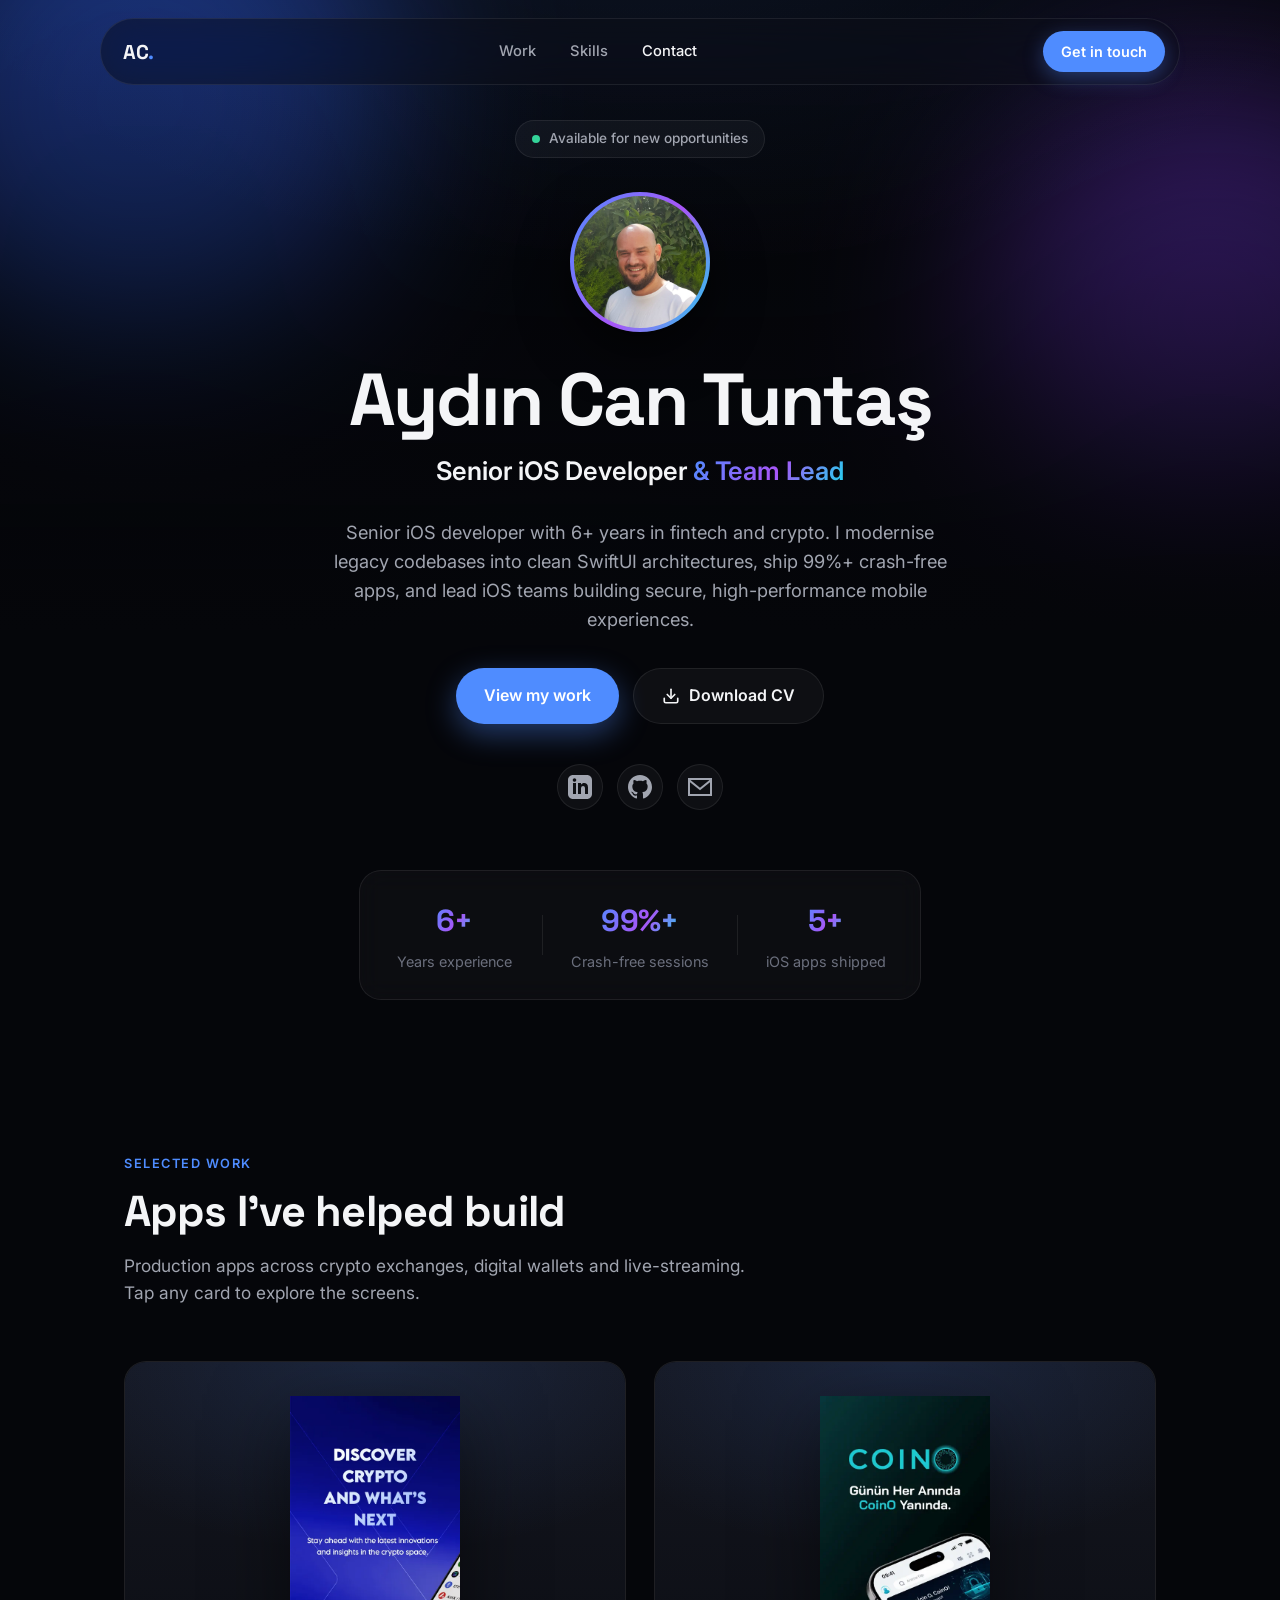
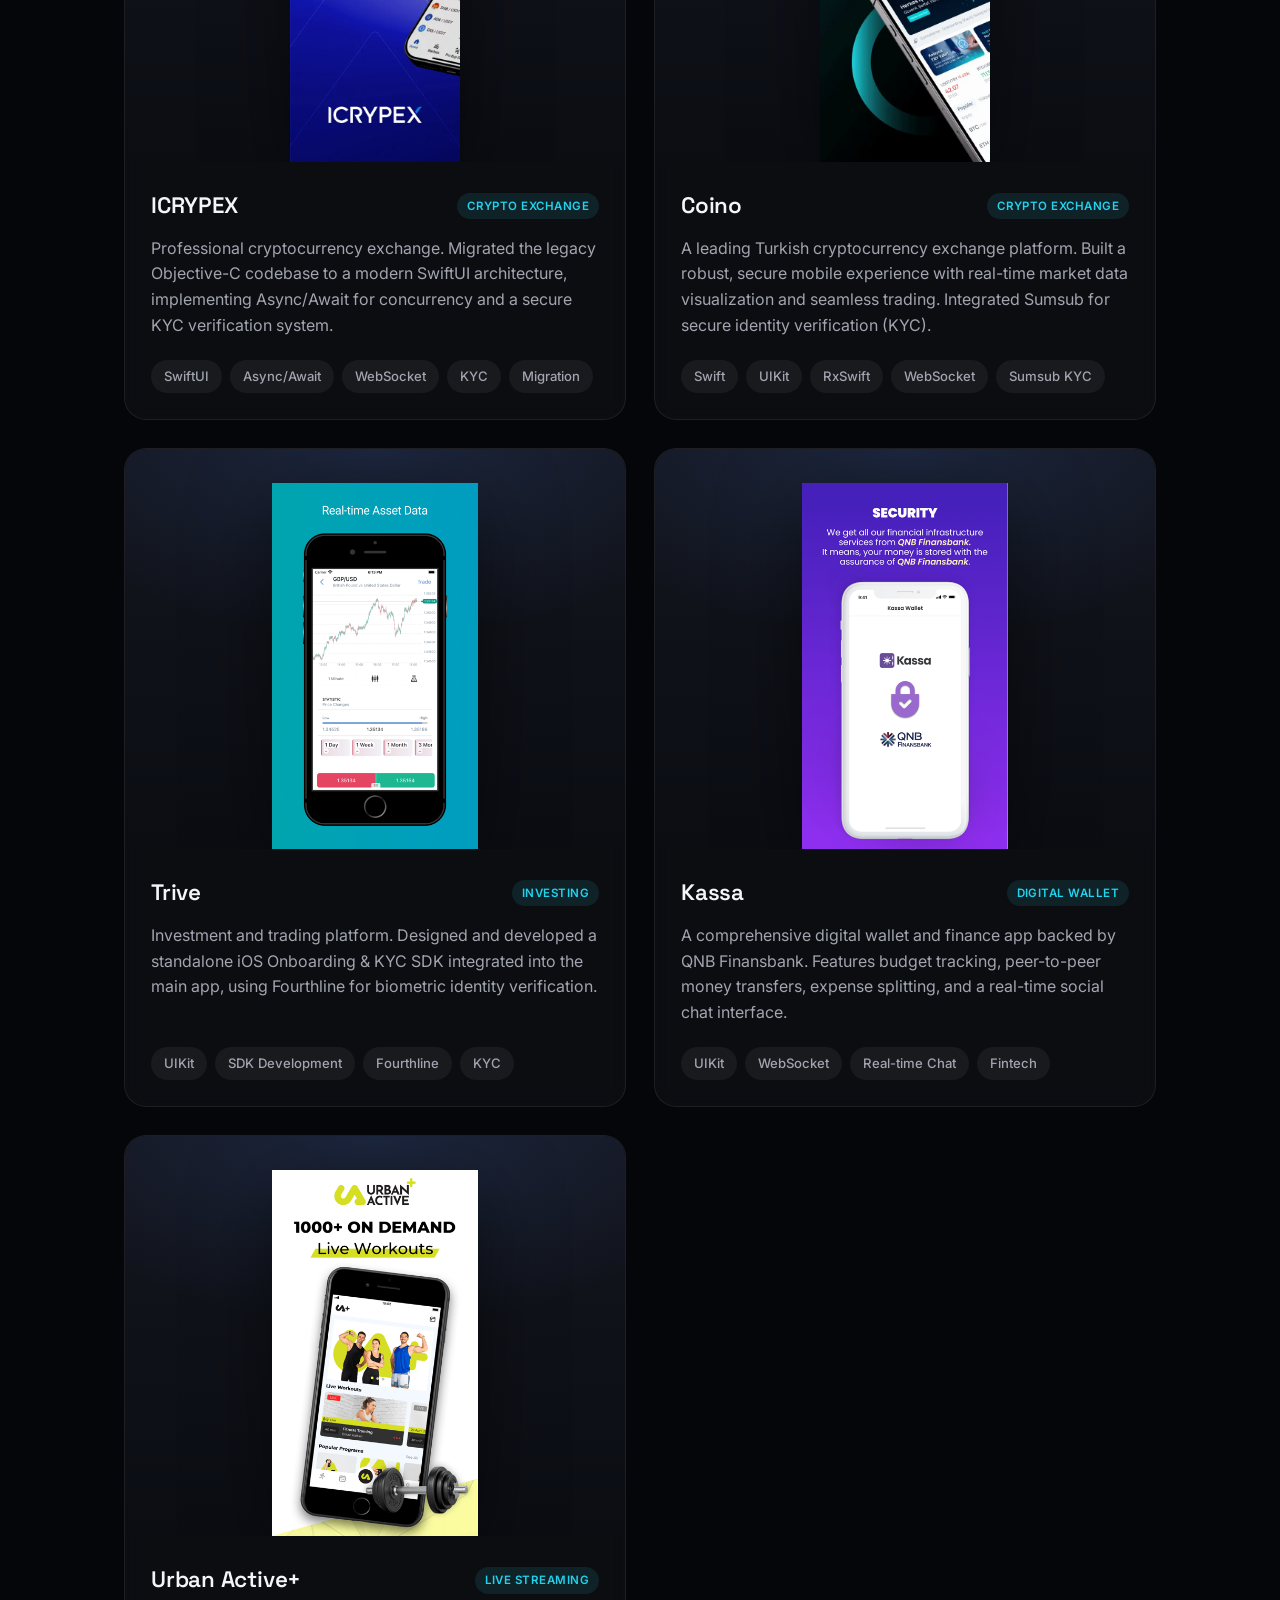
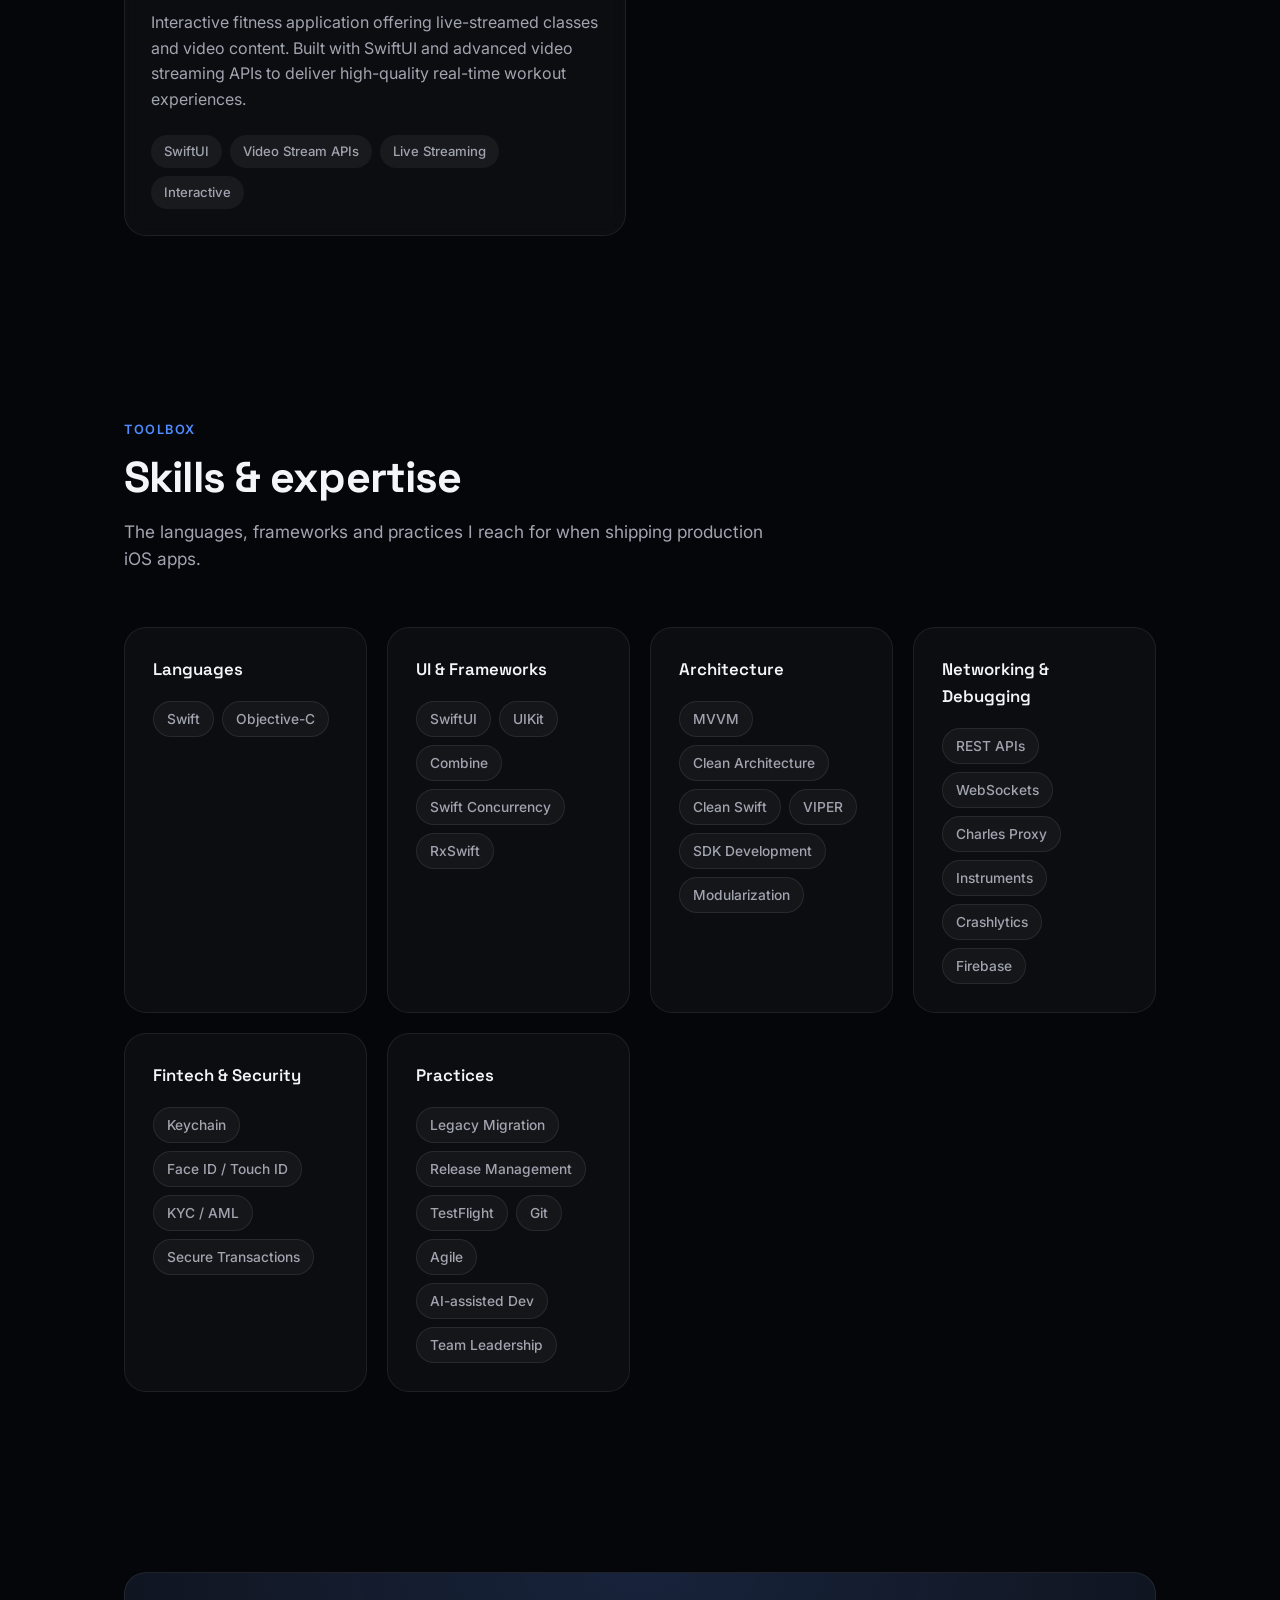
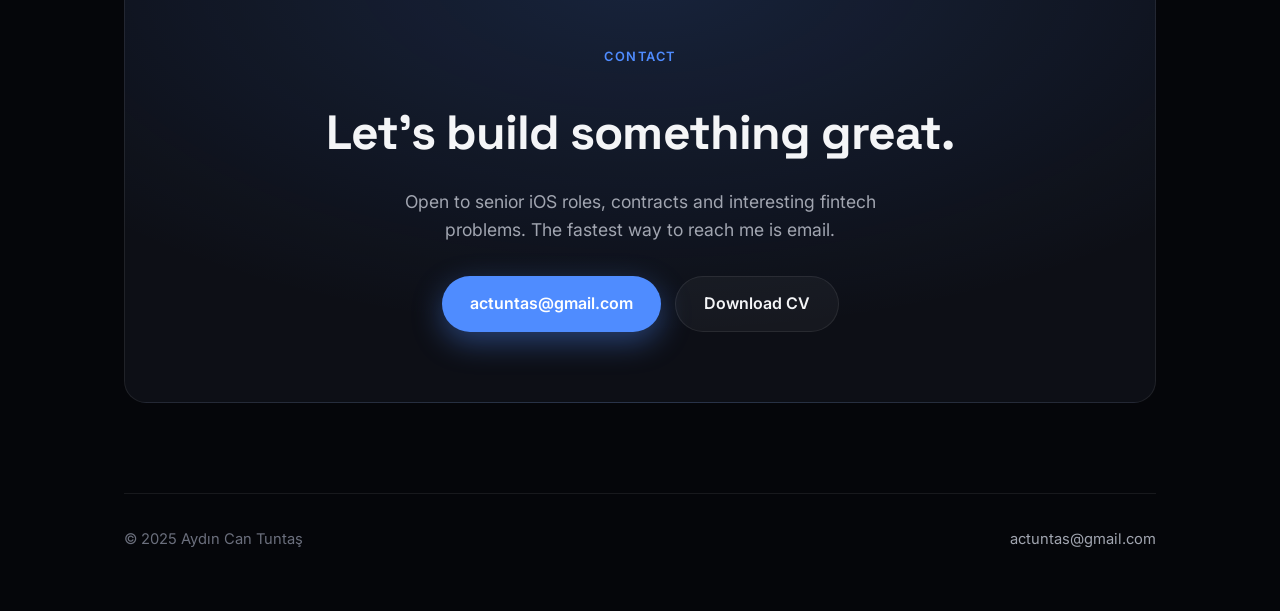
==== commit de96094f: "Minor meta updates" ====
--- a/index.html
+++ b/index.html
@@ -16,13 +16,13 @@
     <meta property="og:url" content="https://actuntas.github.io/">
     <meta property="og:title" content="Aydın Can Tuntaş — Senior iOS Developer">
     <meta property="og:description" content="Explore the portfolio of a Senior iOS Developer specializing in high-performance fintech and crypto applications.">
-    <meta property="og:image" content="ben.jpg">
+    <meta property="og:image" content="https://actuntas.github.io/ben.jpg">
 
     <!-- Twitter Card -->
     <meta name="twitter:card" content="summary_large_image">
     <meta name="twitter:title" content="Aydın Can Tuntaş — Senior iOS Developer">
     <meta name="twitter:description" content="Senior iOS Developer portfolio. Swift, SwiftUI, Fintech expert.">
-    <meta name="twitter:image" content="ben.jpg">
+    <meta name="twitter:image" content="https://actuntas.github.io/ben.jpg">
 
     <!-- Fonts -->
     <link rel="preconnect" href="https://fonts.googleapis.com">
@@ -70,7 +70,7 @@
             <p class="bio">
                 Senior iOS developer with 6+ years in fintech and crypto. I modernise legacy
                 codebases into clean SwiftUI architectures, ship 99%+ crash-free apps, and lead
-                iOS teams — building secure, high-performance mobile experiences.
+                iOS teams building secure, high-performance mobile experiences.
             </p>
 
             <div class="hero-actions">
@@ -316,7 +316,7 @@
         </section>
 
         <footer>
-            <span>© <span id="year">2025</span> Aydın Can Tuntaş</span>
+            <span>© 2025 Aydın Can Tuntaş</span>
             <a href="mailto:actuntas@gmail.com">actuntas@gmail.com</a>
         </footer>
     </main>
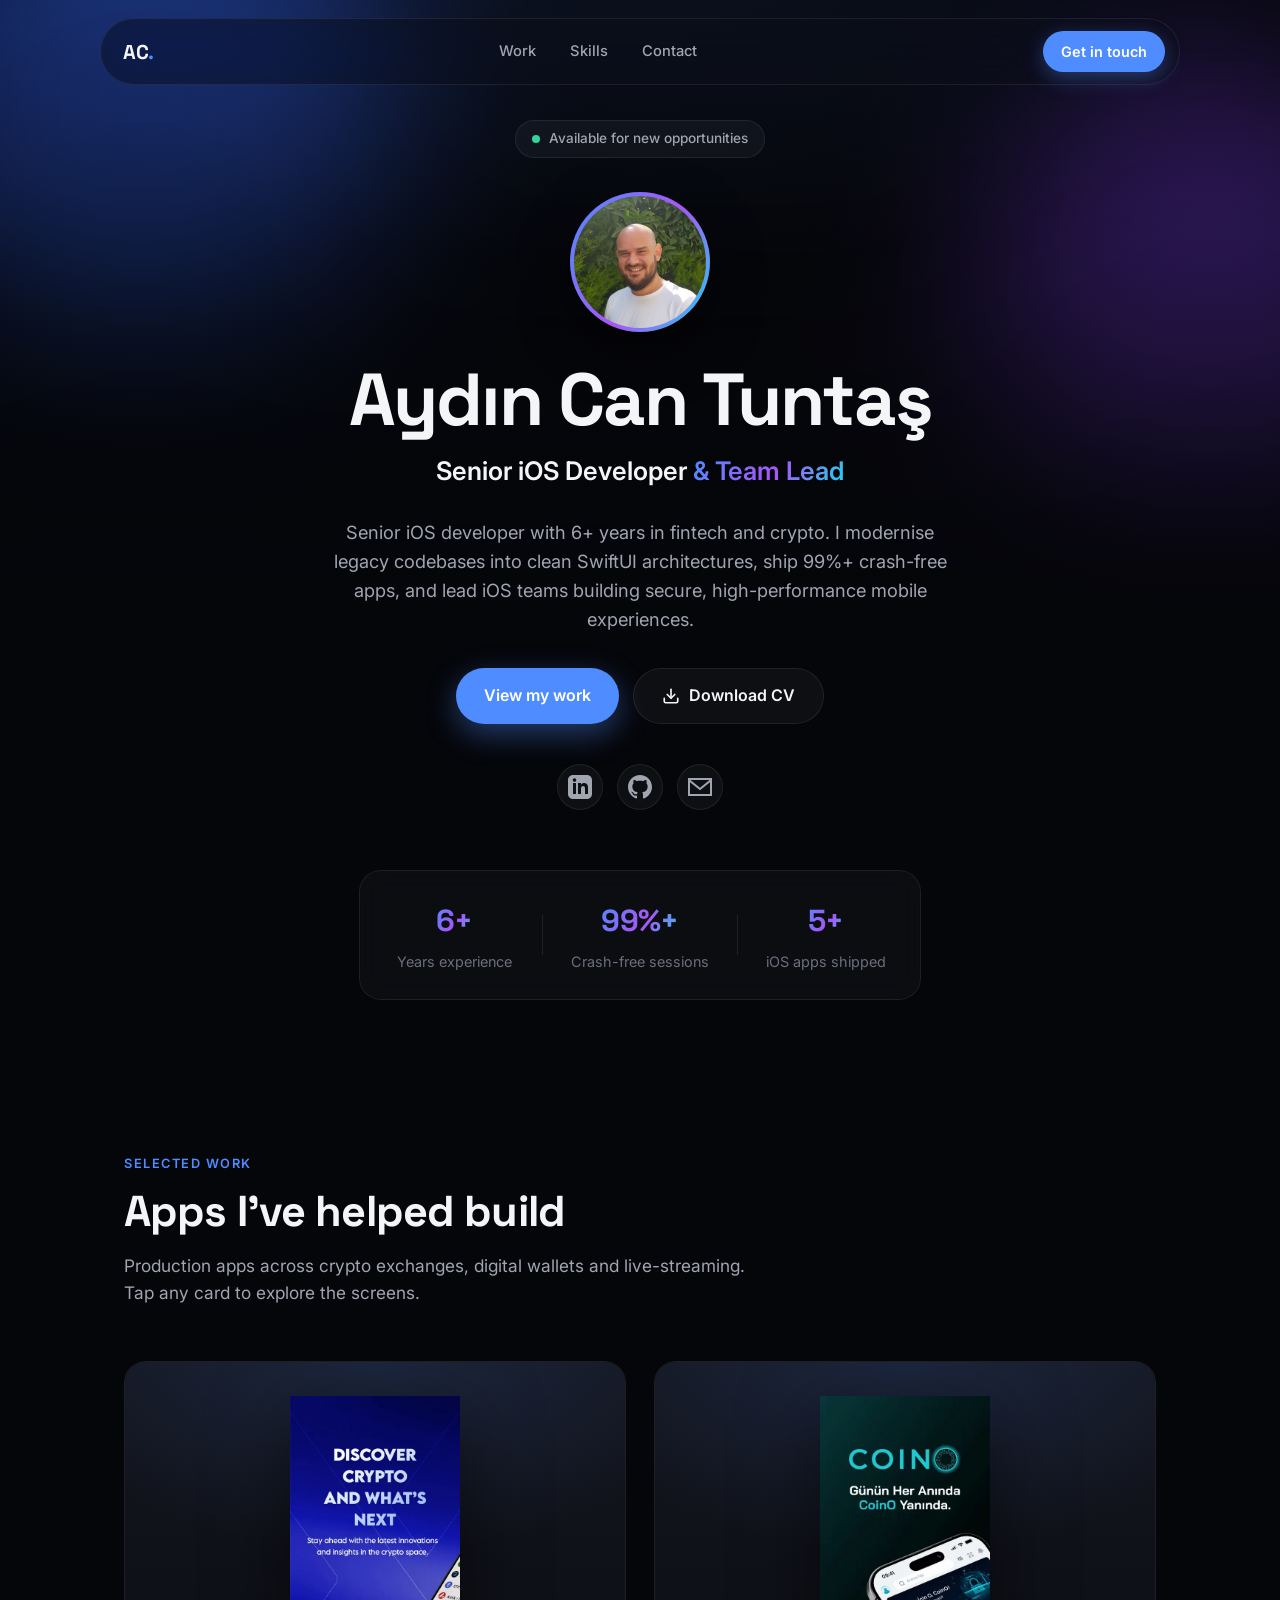
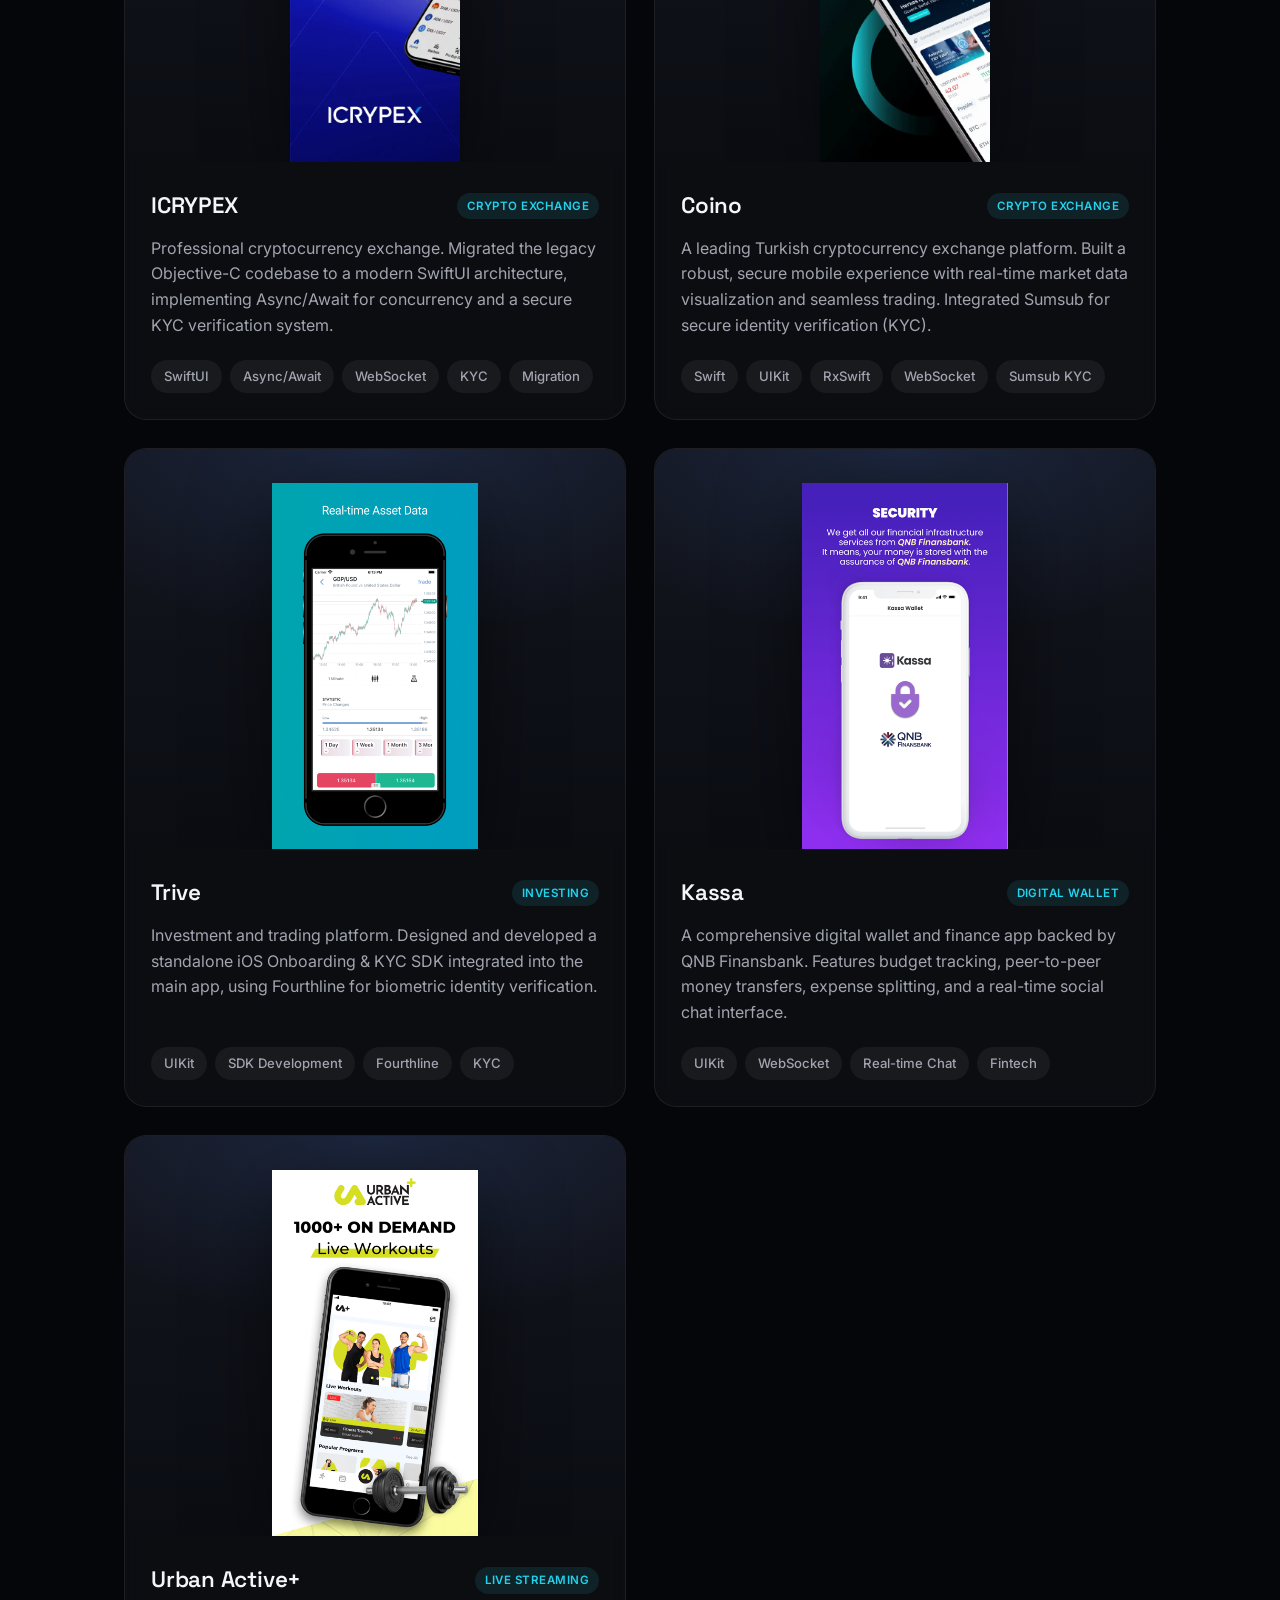
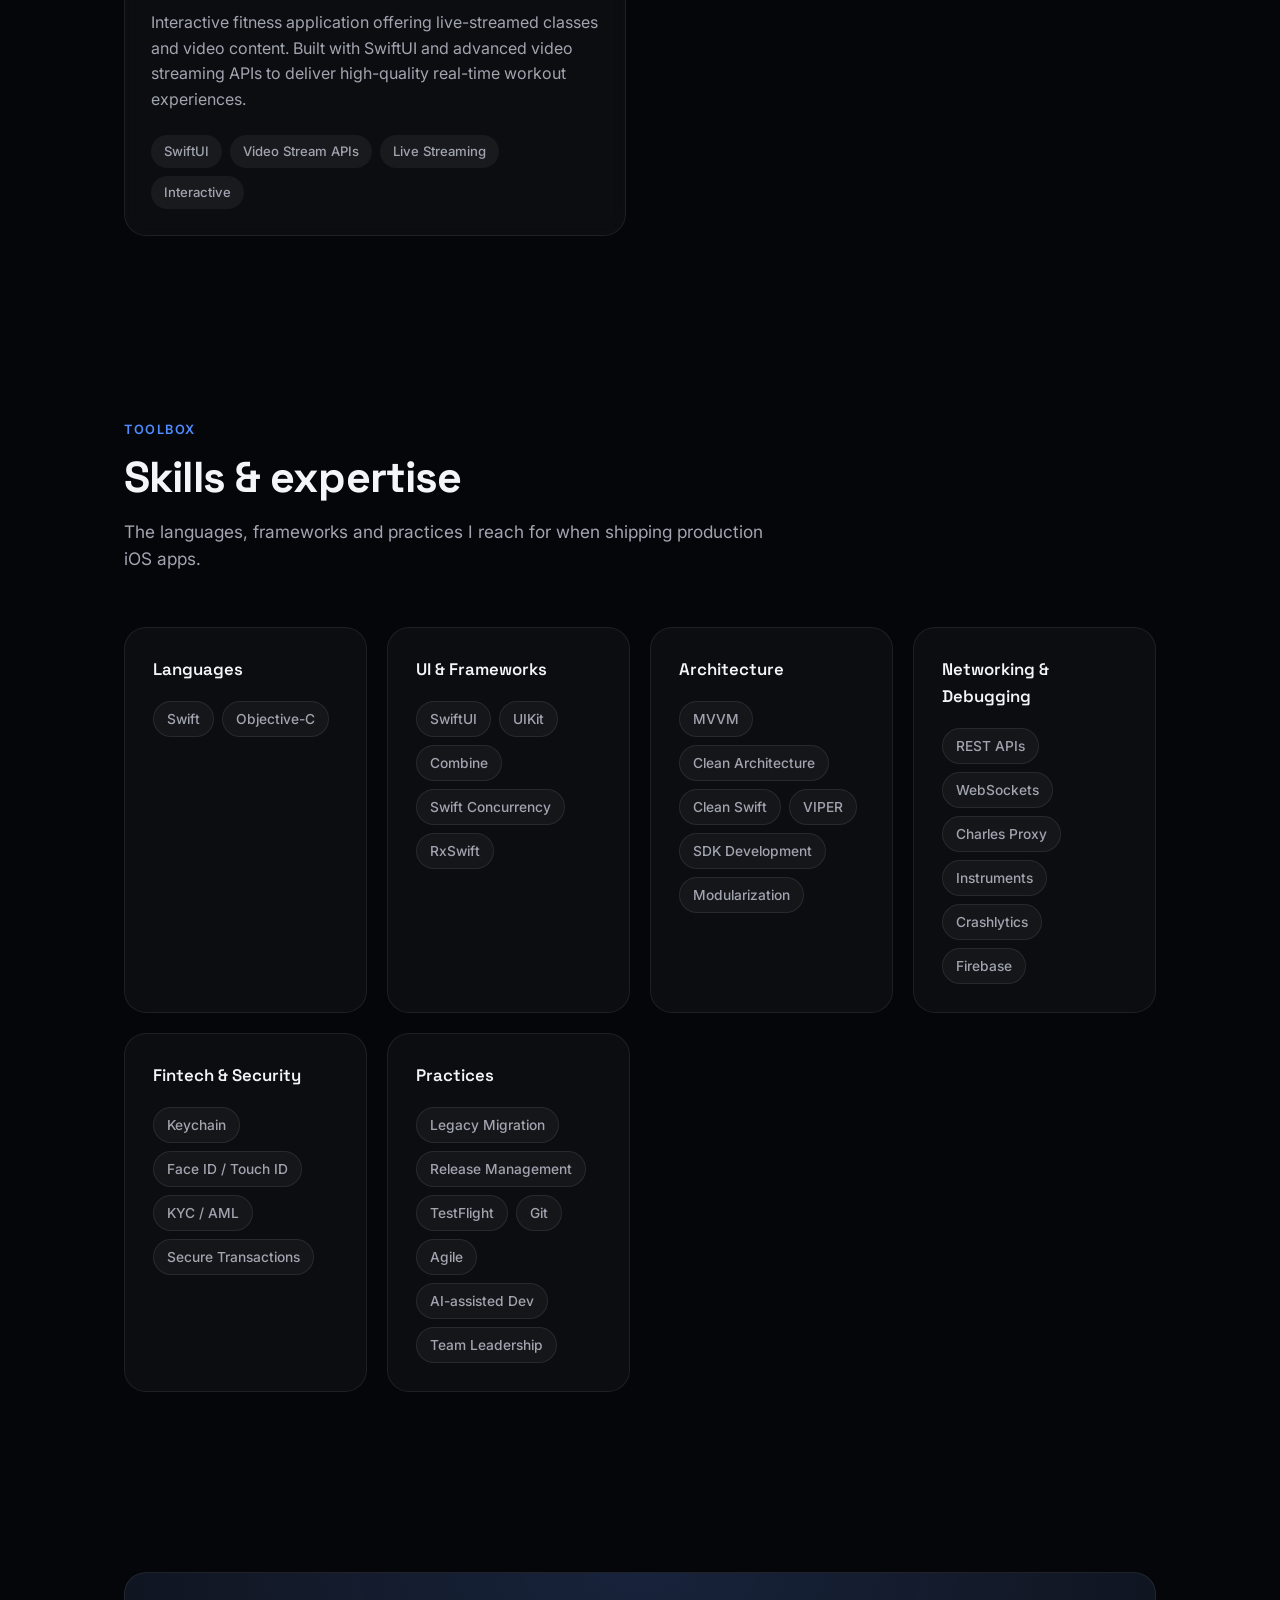
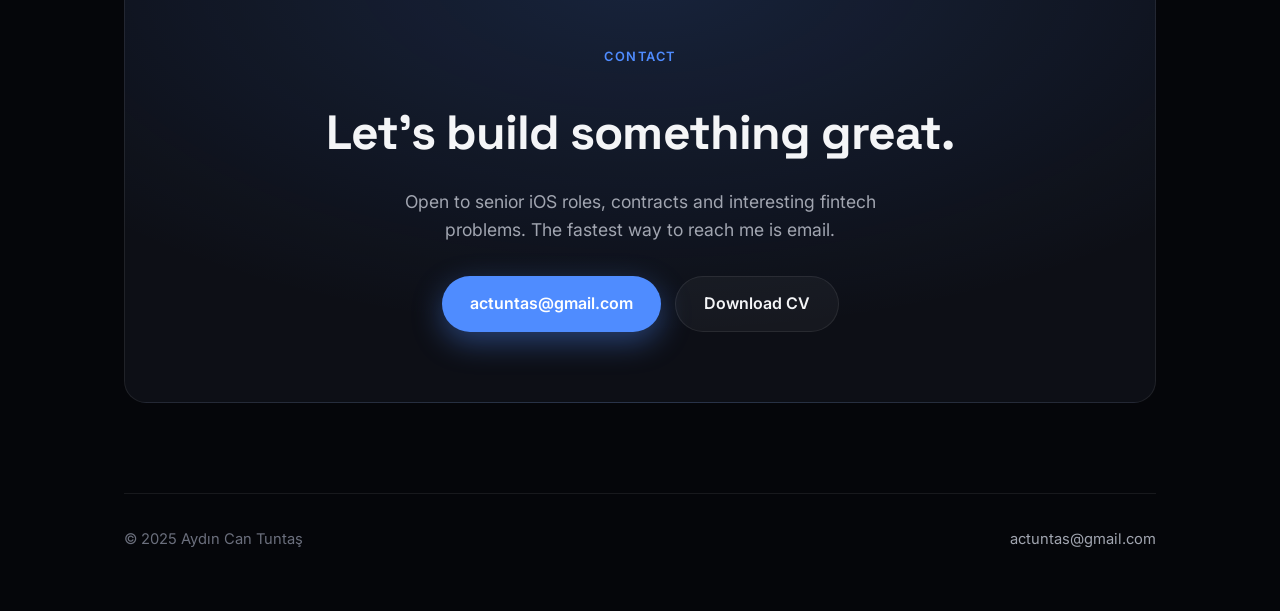
==== commit a418b200: "Scroll fix" ====
--- a/index.html
+++ b/index.html
@@ -5,43 +5,36 @@
     <meta name="viewport" content="width=device-width, initial-scale=1.0, viewport-fit=cover">
     <title>Aydın Can Tuntaş — Senior iOS Developer</title>
 
-    <!-- Meta Tags for SEO -->
     <meta name="description" content="Senior iOS Developer specializing in Fintech, Crypto, and High-Performance Mobile Applications. Expert in Swift, SwiftUI, and UIKit.">
     <meta name="keywords" content="iOS Developer, Swift, SwiftUI, Fintech, Crypto, Mobile App Development, Senior Developer, Portfolio">
     <meta name="author" content="Aydın Can Tuntaş">
     <meta name="theme-color" content="#05060a">
 
-    <!-- Open Graph / LinkedIn / Facebook -->
     <meta property="og:type" content="website">
     <meta property="og:url" content="https://actuntas.github.io/">
     <meta property="og:title" content="Aydın Can Tuntaş — Senior iOS Developer">
     <meta property="og:description" content="Explore the portfolio of a Senior iOS Developer specializing in high-performance fintech and crypto applications.">
     <meta property="og:image" content="https://actuntas.github.io/ben.jpg">
 
-    <!-- Twitter Card -->
     <meta name="twitter:card" content="summary_large_image">
     <meta name="twitter:title" content="Aydın Can Tuntaş — Senior iOS Developer">
     <meta name="twitter:description" content="Senior iOS Developer portfolio. Swift, SwiftUI, Fintech expert.">
     <meta name="twitter:image" content="https://actuntas.github.io/ben.jpg">
 
-    <!-- Fonts -->
     <link rel="preconnect" href="https://fonts.googleapis.com">
     <link rel="preconnect" href="https://fonts.gstatic.com" crossorigin>
     <link href="https://fonts.googleapis.com/css2?family=Inter:wght@400;500;600;700&family=Space+Grotesk:wght@500;600;700&display=swap" rel="stylesheet">
 
-    <!-- Styles -->
     <link rel="stylesheet" href="css/style.css">
 </head>
 <body>
 
-    <!-- Ambient background glow -->
     <div class="bg-aurora" aria-hidden="true">
         <span class="orb orb-1"></span>
         <span class="orb orb-2"></span>
         <span class="orb orb-3"></span>
     </div>
 
-    <!-- Navbar -->
     <nav class="navbar" id="navbar">
         <div class="nav-inner">
             <a href="#top" class="nav-logo">AC<span>.</span></a>
@@ -56,7 +49,6 @@
 
     <main class="container" id="top">
 
-        <!-- Hero -->
         <header class="hero" id="hero">
             <div class="hero-badge">
                 <span class="pulse-dot"></span> Available for new opportunities
@@ -101,7 +93,6 @@
                 </a>
             </div>
 
-            <!-- Stats strip -->
             <div class="stats" id="stats">
                 <div class="stat">
                     <span class="stat-num">6+</span>
@@ -120,7 +111,6 @@
             </div>
         </header>
 
-        <!-- Work -->
         <section class="section" id="work">
             <div class="section-head reveal">
                 <span class="section-eyebrow">Selected Work</span>
@@ -230,7 +220,6 @@
             </div>
         </section>
 
-        <!-- Skills -->
         <section class="section" id="skills">
             <div class="section-head reveal">
                 <span class="section-eyebrow">Toolbox</span>
@@ -302,7 +291,6 @@
             </div>
         </section>
 
-        <!-- Contact -->
         <section class="section contact" id="contact">
             <div class="contact-card reveal">
                 <span class="section-eyebrow">Contact</span>
@@ -321,7 +309,6 @@
         </footer>
     </main>
 
-    <!-- Project Modal -->
     <div id="project-modal" class="modal" role="dialog" aria-modal="true" aria-labelledby="modal-title">
         <div class="modal-content">
             <div class="modal-header">
@@ -329,12 +316,10 @@
                 <button id="close-modal-button" class="close-button" aria-label="Close modal">&times;</button>
             </div>
             <div id="modal-images" class="modal-images">
-                <!-- Images will be injected here -->
             </div>
         </div>
     </div>
 
-    <!-- Scripts -->
     <script src="js/main.js"></script>
 </body>
 </html>
--- a/css/style.css
+++ b/css/style.css
@@ -1,7 +1,3 @@
-/* ============================================================
-   Aydın Can Tuntaş — Portfolio
-   Modern dark theme · glassmorphism · gradient accents
-   ============================================================ */
 
 :root {
     --bg:            #05060a;
@@ -43,7 +39,6 @@
 
 a { text-decoration: none; color: inherit; }
 
-/* ---------- Ambient background ---------- */
 .bg-aurora {
     position: fixed;
     inset: 0;
@@ -75,7 +70,6 @@
     50%      { transform: translate(40px, 30px) scale(1.08); }
 }
 
-/* ---------- Navbar ---------- */
 .navbar {
     position: fixed;
     top: 0; left: 0; right: 0;
@@ -133,7 +127,6 @@
 }
 .nav-cta:hover { transform: translateY(-2px); box-shadow: 0 10px 28px rgba(79,140,255,0.5); }
 
-/* ---------- Layout ---------- */
 .container {
     width: 100%;
     max-width: var(--maxw);
@@ -163,7 +156,6 @@
 }
 .section-sub { color: var(--text-dim); font-size: 1.08rem; }
 
-/* ---------- Hero ---------- */
 .hero {
     min-height: 100vh;
     display: flex;
@@ -240,7 +232,6 @@
     margin-bottom: 34px;
 }
 
-/* Buttons */
 .hero-actions { display: flex; flex-wrap: wrap; gap: 14px; justify-content: center; margin-bottom: 40px; }
 .btn {
     display: inline-flex;
@@ -266,7 +257,6 @@
 }
 .btn-ghost:hover { transform: translateY(-3px); border-color: var(--card-border-h); background: rgba(255,255,255,0.07); }
 
-/* Social */
 .social-links { display: flex; gap: 14px; justify-content: center; margin-bottom: 60px; }
 .social-links a {
     width: 46px; height: 46px;
@@ -279,7 +269,6 @@
 }
 .social-links a:hover { color: #fff; transform: translateY(-4px); border-color: var(--card-border-h); background: rgba(255,255,255,0.08); }
 
-/* Stats */
 .stats {
     display: flex;
     align-items: center;
@@ -307,7 +296,6 @@
 .stat-label { color: var(--text-faint); font-size: 0.9rem; margin-top: 4px; }
 .stat-divider { width: 1px; height: 40px; background: var(--card-border); }
 
-/* ---------- Portfolio ---------- */
 .portfolio-grid {
     display: grid;
     grid-template-columns: repeat(auto-fill, minmax(330px, 1fr));
@@ -386,7 +374,6 @@
     border-color: rgba(79,140,255,0.25);
 }
 
-/* ---------- Skills ---------- */
 .skills-grid {
     display: grid;
     grid-template-columns: repeat(auto-fit, minmax(240px, 1fr));
@@ -420,7 +407,6 @@
 }
 .chips span:hover { color: var(--text); border-color: var(--card-border-h); }
 
-/* ---------- Contact ---------- */
 .contact { padding-bottom: 30px; }
 .contact-card {
     text-align: center;
@@ -441,7 +427,6 @@
 .contact-sub { color: var(--text-dim); font-size: 1.1rem; max-width: 520px; margin: 0 auto 32px; }
 .contact-card .hero-actions { margin-bottom: 0; }
 
-/* ---------- Footer ---------- */
 footer {
     display: flex;
     align-items: center;
@@ -457,7 +442,6 @@
 footer a { color: var(--text-dim); transition: color 0.2s; }
 footer a:hover { color: var(--accent); }
 
-/* ---------- Modal ---------- */
 .modal {
     position: fixed;
     inset: 0;
@@ -532,7 +516,6 @@
 }
 .modal-images img:hover { transform: scale(1.03); }
 
-/* ---------- Scroll reveal ---------- */
 .reveal {
     opacity: 0;
     transform: translateY(28px);
@@ -540,7 +523,6 @@
 }
 .reveal.visible { opacity: 1; transform: none; }
 
-/* ---------- Responsive ---------- */
 @media (max-width: 768px) {
     .nav-links { display: none; }
     .container { padding: 0 18px 50px; }
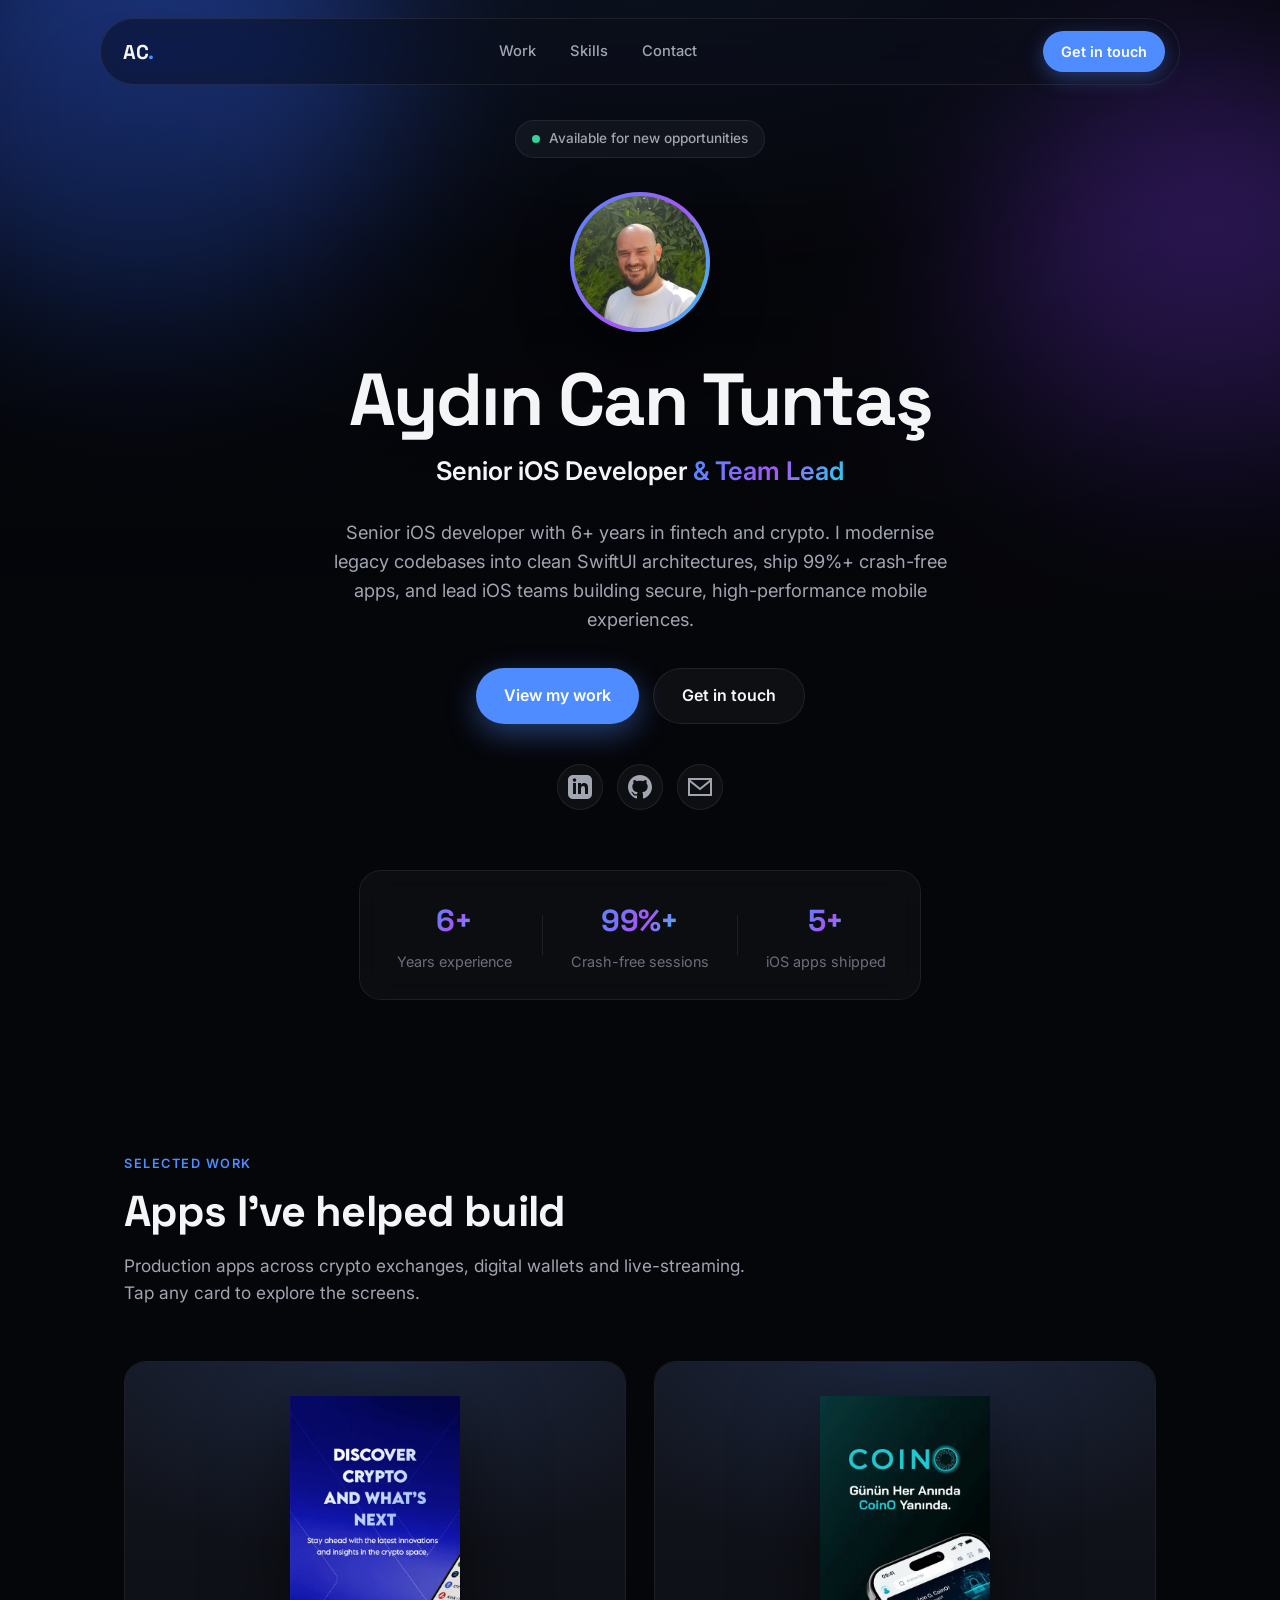
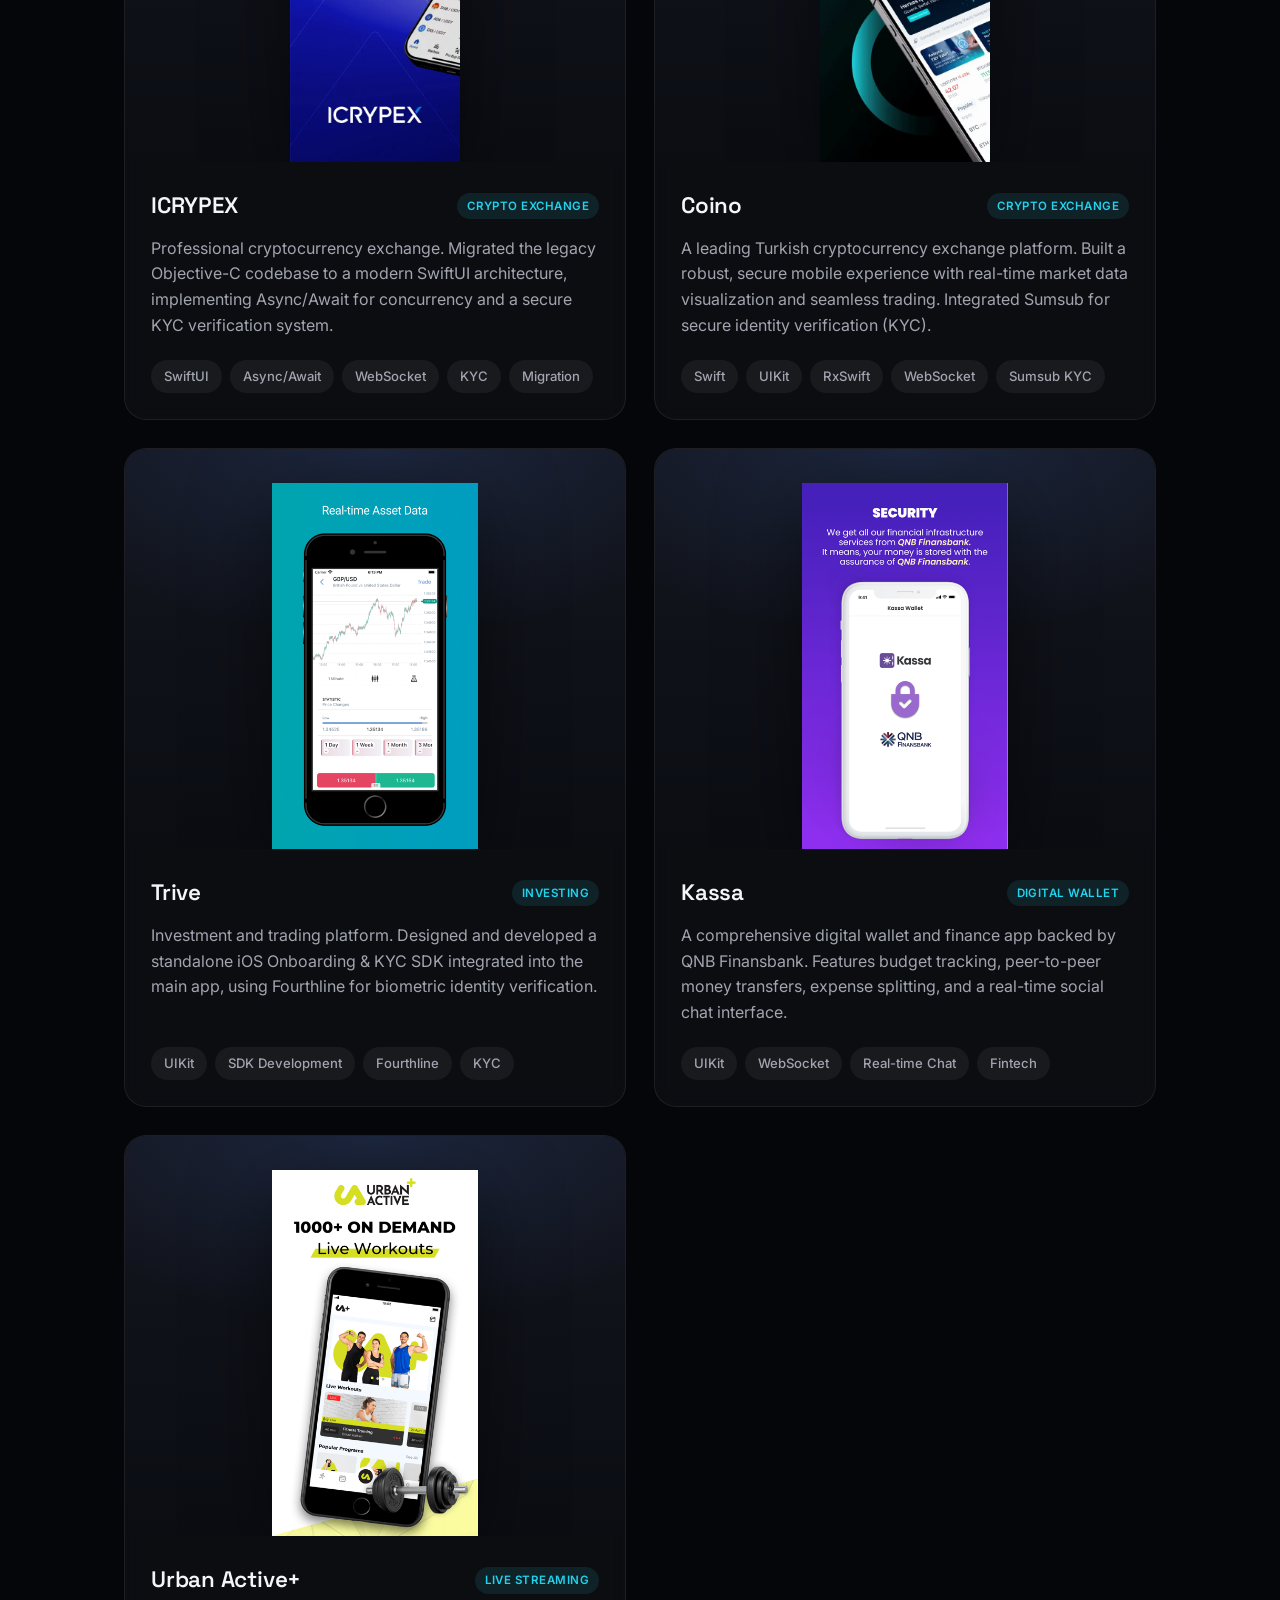
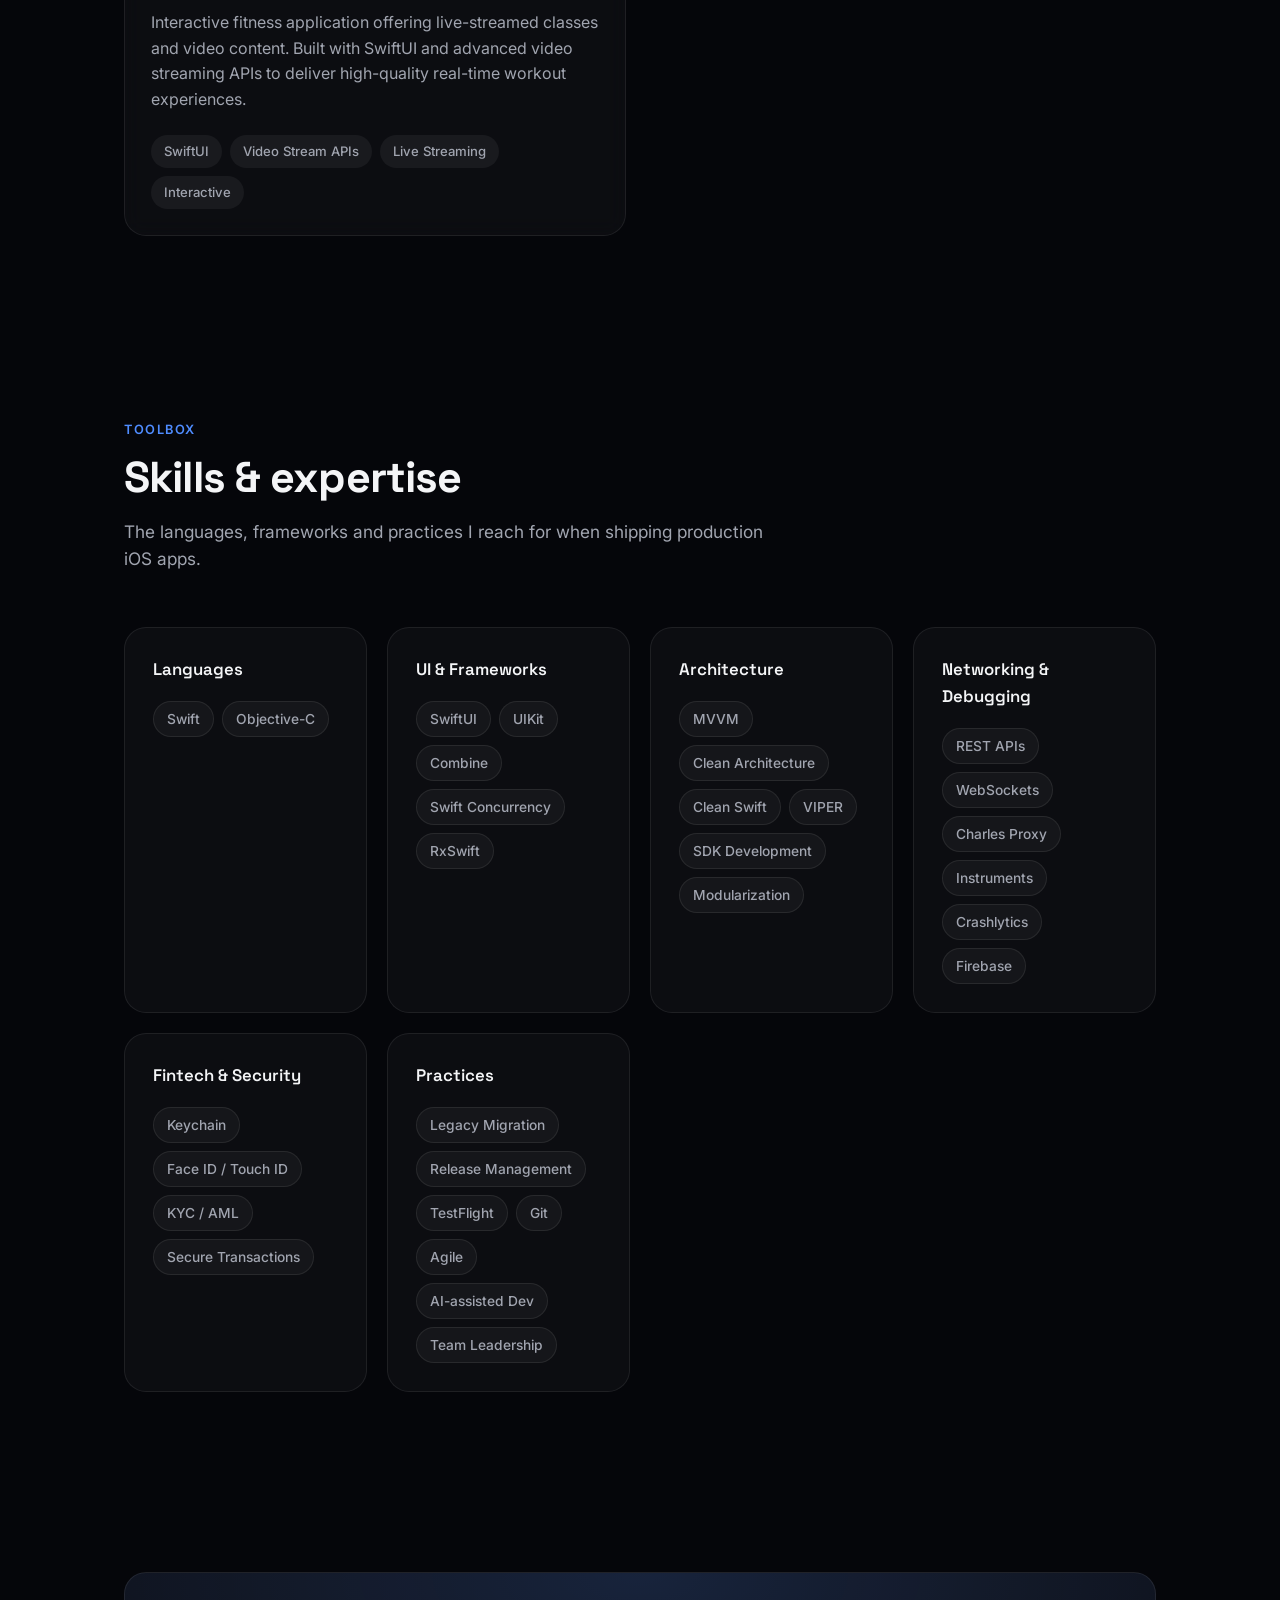
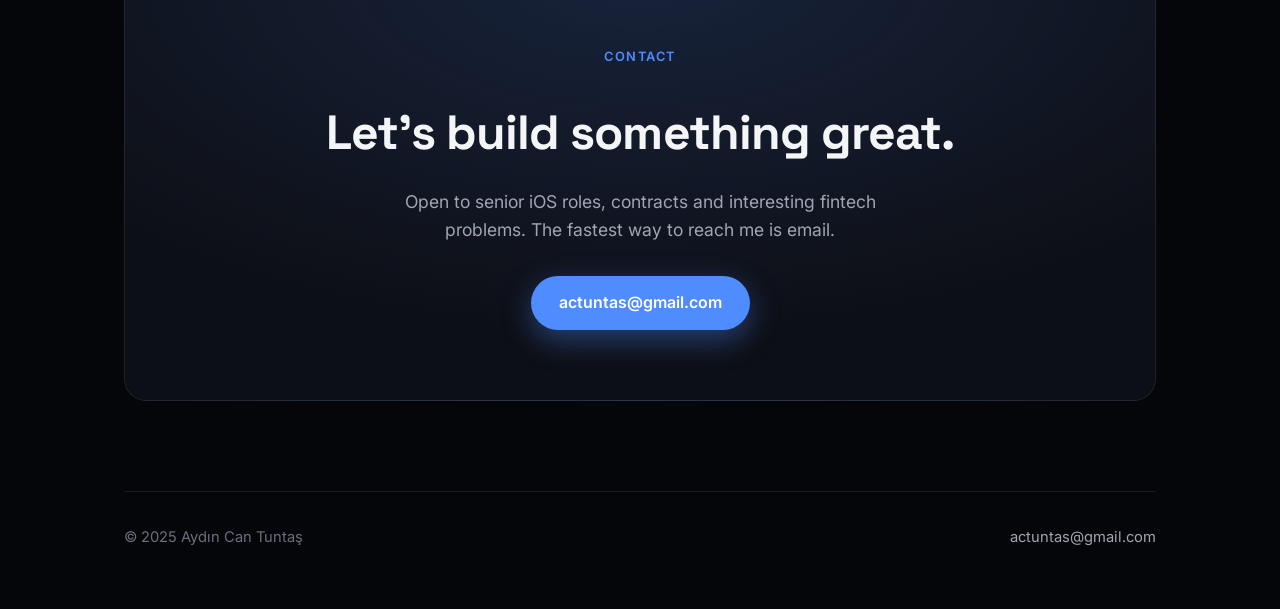
==== commit 66de964d: "Remove resume" ====
--- a/index.html
+++ b/index.html
@@ -3,7 +3,7 @@
 <head>
     <meta charset="UTF-8">
     <meta name="viewport" content="width=device-width, initial-scale=1.0, viewport-fit=cover">
-    <title>Aydın Can Tuntaş — Senior iOS Developer</title>
+    <title>Aydın Can Tuntaş - Senior iOS Developer</title>
 
     <meta name="description" content="Senior iOS Developer specializing in Fintech, Crypto, and High-Performance Mobile Applications. Expert in Swift, SwiftUI, and UIKit.">
     <meta name="keywords" content="iOS Developer, Swift, SwiftUI, Fintech, Crypto, Mobile App Development, Senior Developer, Portfolio">
@@ -12,12 +12,12 @@
 
     <meta property="og:type" content="website">
     <meta property="og:url" content="https://actuntas.github.io/">
-    <meta property="og:title" content="Aydın Can Tuntaş — Senior iOS Developer">
+    <meta property="og:title" content="Aydın Can Tuntaş - Senior iOS Developer">
     <meta property="og:description" content="Explore the portfolio of a Senior iOS Developer specializing in high-performance fintech and crypto applications.">
     <meta property="og:image" content="https://actuntas.github.io/ben.jpg">
 
     <meta name="twitter:card" content="summary_large_image">
-    <meta name="twitter:title" content="Aydın Can Tuntaş — Senior iOS Developer">
+    <meta name="twitter:title" content="Aydın Can Tuntaş - Senior iOS Developer">
     <meta name="twitter:description" content="Senior iOS Developer portfolio. Swift, SwiftUI, Fintech expert.">
     <meta name="twitter:image" content="https://actuntas.github.io/ben.jpg">
 
@@ -26,6 +26,8 @@
     <link href="https://fonts.googleapis.com/css2?family=Inter:wght@400;500;600;700&family=Space+Grotesk:wght@500;600;700&display=swap" rel="stylesheet">
 
     <link rel="stylesheet" href="css/style.css">
+
+    <script defer src="https://cloud.umami.is/script.js" data-website-id="d9807757-6d20-43ec-844d-dffb1fd77812"></script>
 </head>
 <body>
 
@@ -67,12 +69,7 @@
 
             <div class="hero-actions">
                 <a href="#work" class="btn btn-primary">View my work</a>
-                <a href="assets/can_tuntas_cv.pdf" download class="btn btn-ghost">
-                    <svg xmlns="http://www.w3.org/2000/svg" width="18" height="18" viewBox="0 0 24 24" fill="none" stroke="currentColor" stroke-width="2.2" stroke-linecap="round" stroke-linejoin="round" aria-hidden="true">
-                        <path d="M21 15v4a2 2 0 0 1-2 2H5a2 2 0 0 1-2-2v-4"/><polyline points="7 10 12 15 17 10"/><line x1="12" y1="15" x2="12" y2="3"/>
-                    </svg>
-                    Download CV
-                </a>
+                <a href="#contact" class="btn btn-ghost">Get in touch</a>
             </div>
 
             <div class="social-links">
@@ -298,7 +295,6 @@
                 <p class="contact-sub">Open to senior iOS roles, contracts and interesting fintech problems. The fastest way to reach me is email.</p>
                 <div class="hero-actions">
                     <a href="mailto:actuntas@gmail.com" class="btn btn-primary">actuntas@gmail.com</a>
-                    <a href="assets/can_tuntas_cv.pdf" download class="btn btn-ghost">Download CV</a>
                 </div>
             </div>
         </section>
